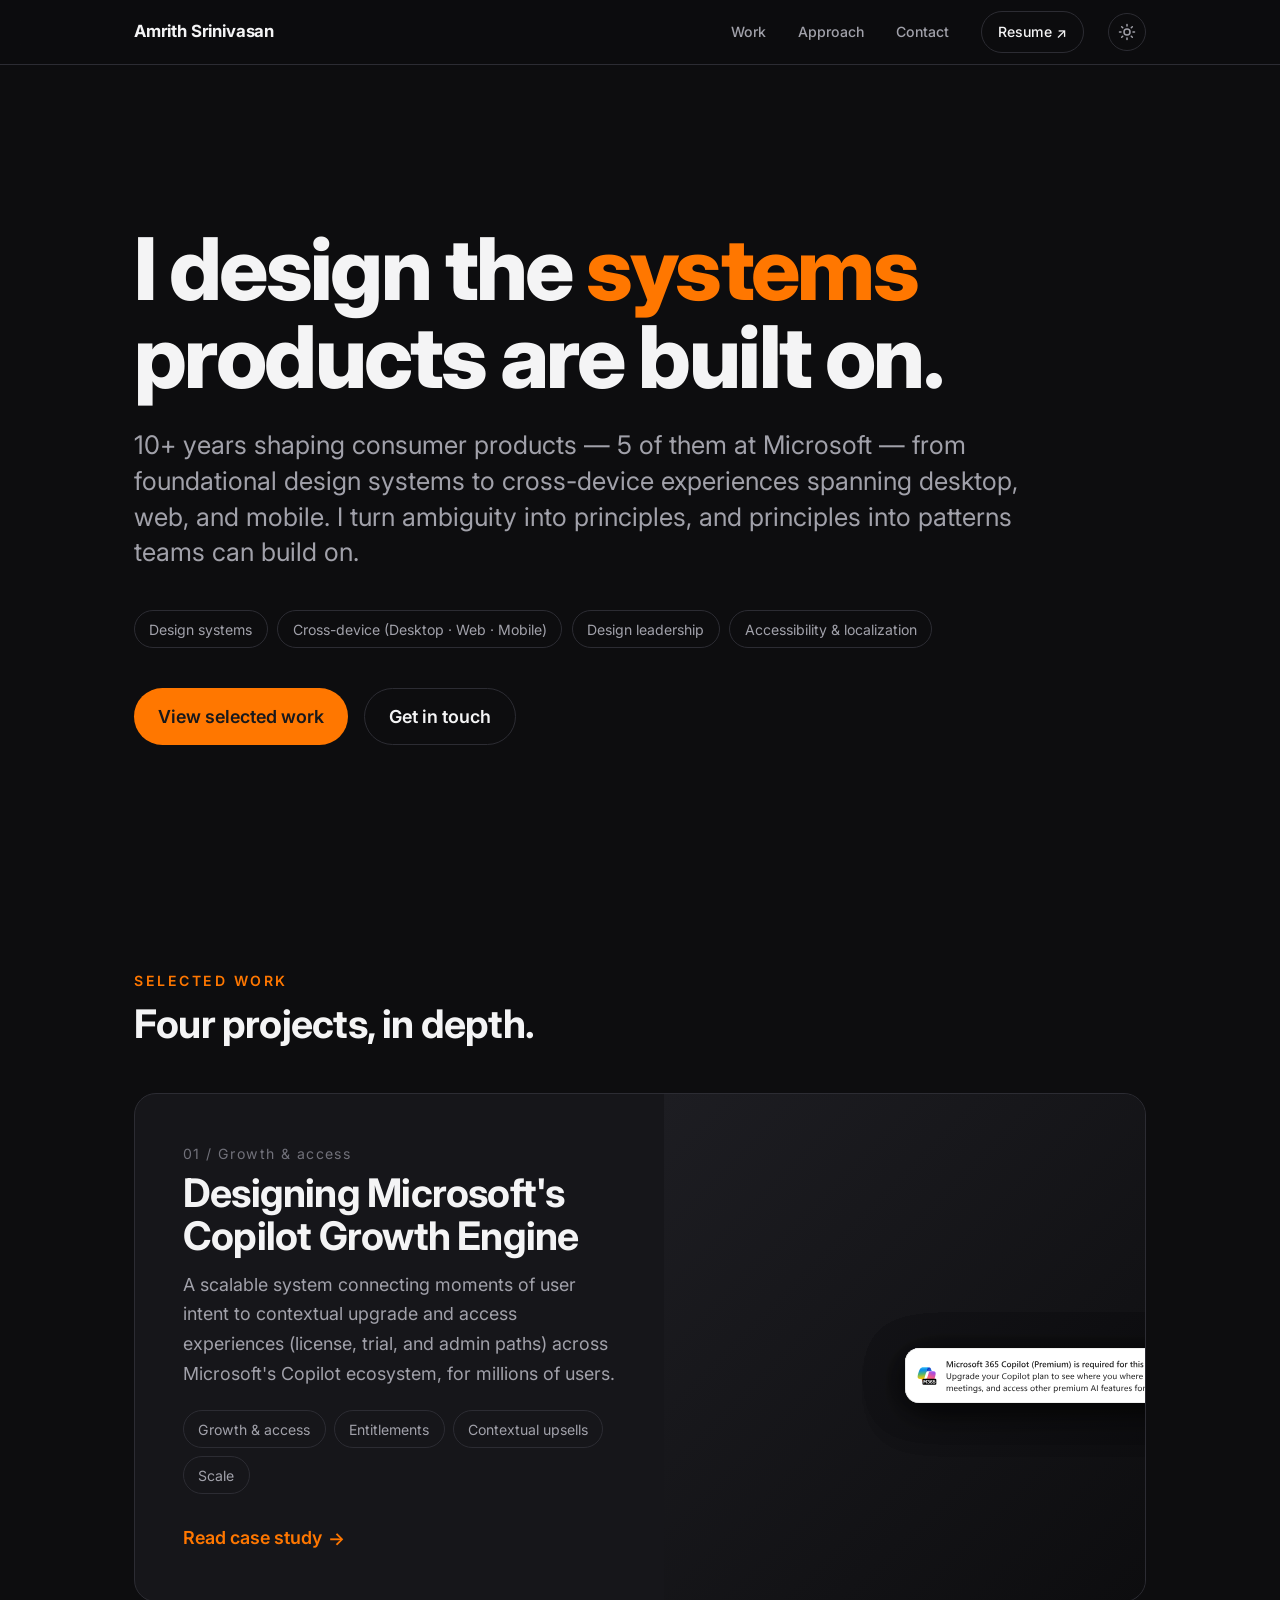
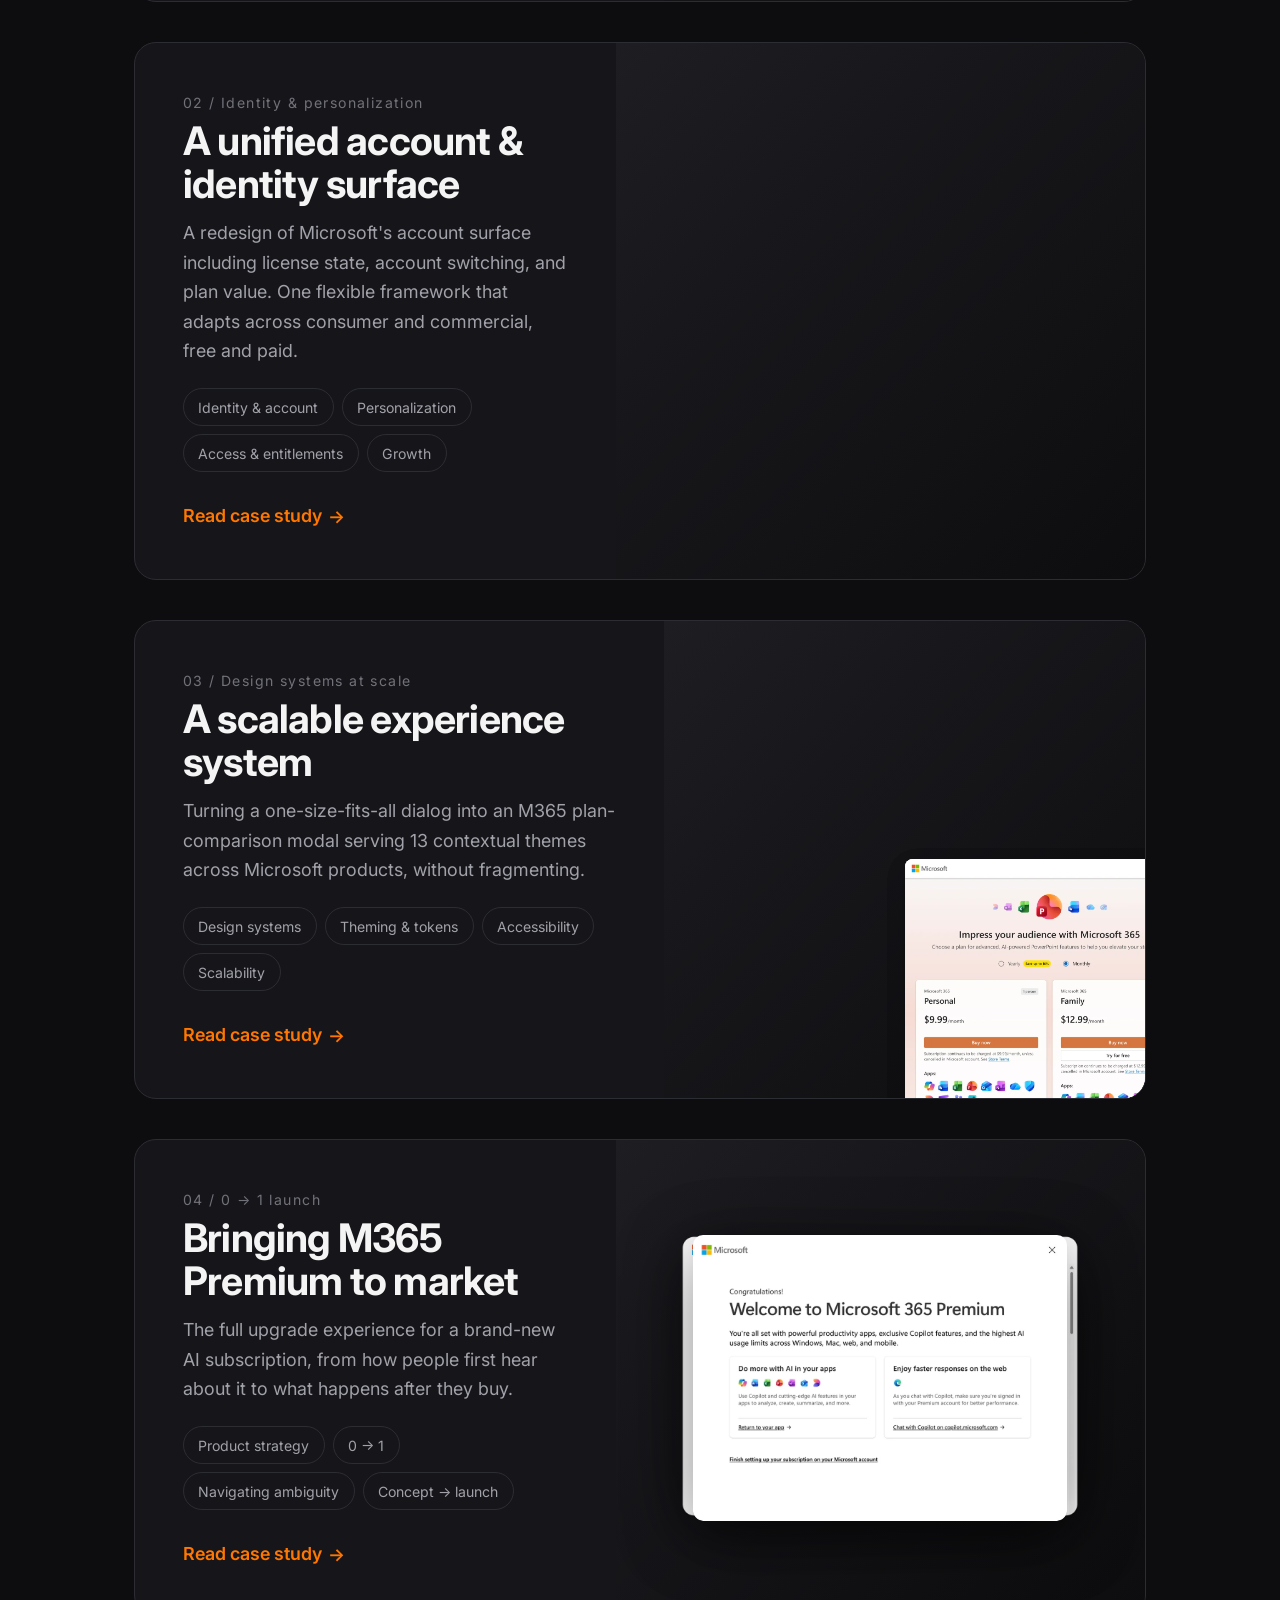
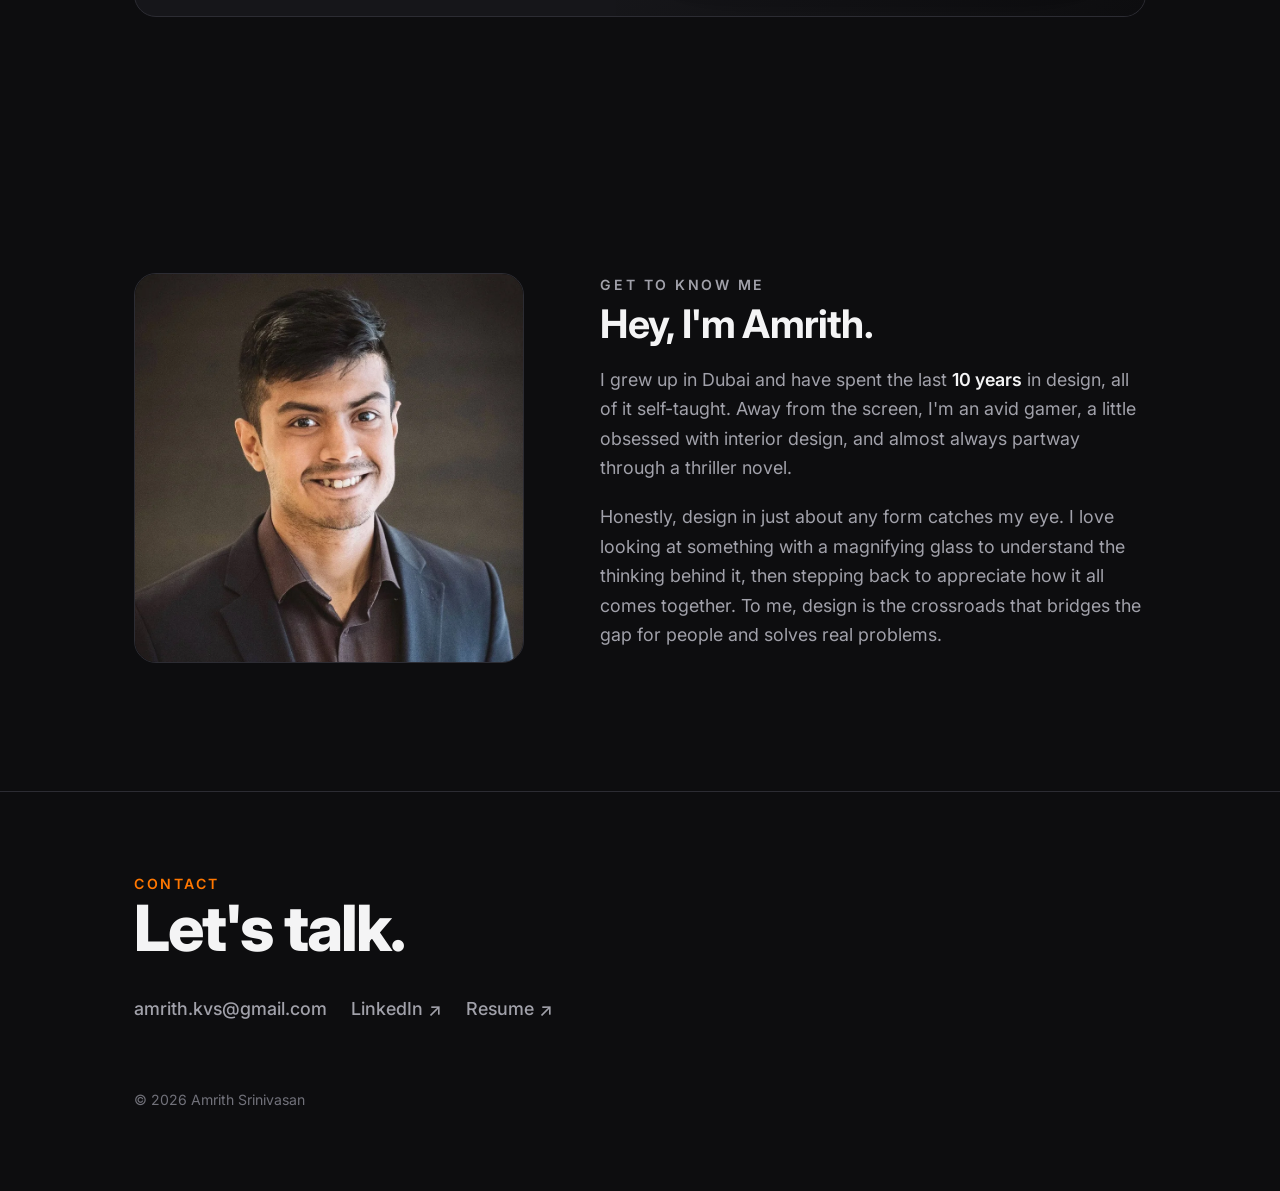
==== index.html @ ca775c44 "Portfolio site: initial commit" ====
<!DOCTYPE html>
<html lang="en">
<head>
  <meta charset="UTF-8" />
  <meta name="viewport" content="width=device-width, initial-scale=1.0" />
  <link rel="icon" href="/favicon.ico" sizes="any" />
  <link rel="apple-touch-icon" href="/apple-touch-icon.png" />
  <title>Amrith Srinivasan · Portfolio</title>
  <meta name="description" content="Product designer with 10+ years of experience in identity, access, growth, and design systems. Most recently at Microsoft, working across desktop, web, and mobile." />
  <link rel="preconnect" href="https://fonts.googleapis.com" />
  <link rel="preconnect" href="https://fonts.gstatic.com" crossorigin />
  <link href="https://fonts.googleapis.com/css2?family=Inter:wght@400;500;600;700;800&display=swap" rel="stylesheet" />
  <script>(function(){try{if(localStorage.getItem('theme')==='light')document.documentElement.setAttribute('data-theme','light');}catch(e){}})();</script>
  <link rel="stylesheet" href="styles.css?v=55" />
</head>
<body>

  <!-- ============ NAV ============ -->
  <header class="nav" id="nav">
    <div class="wrap nav__inner">
      <a href="#top" class="nav__brand">Amrith Srinivasan</a>
      <div class="nav__right">
        <nav class="nav__links">
          <a href="#work">Work</a>
          <a href="#about">Approach</a>
          <a href="#contact">Contact</a>
          <a href="assets/resume.pdf" class="nav__cta">Resume <span class="ico-arr">↗</span></a>
        </nav>
        <button class="theme-toggle" id="themeToggle" type="button" aria-label="Toggle light and dark mode" title="Toggle theme">
          <svg class="icon-sun" viewBox="0 0 24 24" fill="none" stroke="currentColor" stroke-width="2" stroke-linecap="round" stroke-linejoin="round" aria-hidden="true"><circle cx="12" cy="12" r="4"/><path d="M12 2v2m0 16v2M4.9 4.9l1.4 1.4m11.4 11.4l1.4 1.4M2 12h2m16 0h2M4.9 19.1l1.4-1.4M17.7 6.3l1.4-1.4"/></svg>
          <svg class="icon-moon" viewBox="0 0 24 24" fill="none" stroke="currentColor" stroke-width="2" stroke-linecap="round" stroke-linejoin="round" aria-hidden="true"><path d="M21 12.8A9 9 0 1 1 11.2 3 7 7 0 0 0 21 12.8z"/></svg>
        </button>
        <button class="nav__toggle" aria-label="Menu" id="navToggle">☰</button>
      </div>
    </div>
  </header>

  <main id="top">

    <!-- ============ HERO ============ -->
    <section class="hero wrap">
      <h1 class="reveal">
        I design the <span class="accent">systems</span> products are built on.
      </h1>
      <p class="hero__lede reveal">
        10+ years shaping consumer products — 5 of them at Microsoft — from foundational design systems to cross-device experiences spanning desktop, web, and mobile. I turn ambiguity into principles, and principles into patterns teams can build on.
      </p>
      <div class="hero__meta reveal">
        <span class="tag">Design systems</span>
        <span class="tag">Cross-device (Desktop · Web · Mobile)</span>
        <span class="tag">Design leadership</span>
        <span class="tag">Accessibility &amp; localization</span>
      </div>
      <div class="btn-row reveal">
        <a href="#work" class="btn">View selected work</a>
        <a href="#contact" class="btn btn--ghost">Get in touch</a>
      </div>
    </section>

    <!-- ============ SELECTED WORK ============ -->
    <section class="section" id="work">
      <div class="wrap">
        <div class="head reveal">
          <p class="eyebrow">Selected work</p>
          <h2>Four projects, in depth.</h2>
        </div>

        <div class="work">

          <!-- ===== CASE 1 - ANCHOR: Copilot Growth Engine ===== -->
          <a class="case reveal" href="work/copilot-growth.html">
            <div class="case__body">
              <span class="case__num">01 / Growth &amp; access</span>
              <h3 class="case__title">Designing Microsoft's Copilot Growth Engine</h3>
              <p class="case__desc">
                A scalable system connecting moments of user intent to contextual upgrade and access experiences (license, trial, and admin paths) across Microsoft's Copilot ecosystem, for millions of users.
              </p>
              <div class="case__tags">
                <span class="tag">Growth &amp; access</span>
                <span class="tag">Entitlements</span>
                <span class="tag">Contextual upsells</span>
                <span class="tag">Scale</span>
              </div>
              <span class="case__link">Read case study <span>→</span></span>
            </div>
            <div class="case__media">
              <!--<span class="anchor-badge">Top match</span>-->
              <div class="bannerstack" aria-hidden="true">
                <img class="bannerstack__item" src="assets/images/copilot-banner-image.svg" alt="" loading="lazy" />
                <img class="bannerstack__item" src="assets/images/copilot-banner-agents.svg" alt="" loading="lazy" />
                <img class="bannerstack__item" src="assets/images/copilot-banner-voice.svg" alt="" loading="lazy" />
                <img class="bannerstack__item" src="assets/images/copilot-banner-premium.svg" alt="" loading="lazy" />
              </div>
            </div>
          </a>

          <!-- ===== CASE 2 - Identity & personalization ===== -->
          <a class="case reveal" href="work/profiles-personalization.html">
            <div class="case__body">
              <span class="case__num">02 / Identity &amp; personalization</span>
              <h3 class="case__title">A unified account &amp; identity surface</h3>
              <p class="case__desc">
                A redesign of Microsoft's account surface including license state, account switching, and plan value. One flexible framework that adapts across consumer and commercial, free and paid.
              </p>
              <div class="case__tags">
                <span class="tag">Identity &amp; account</span>
                <span class="tag">Personalization</span>
                <span class="tag">Access &amp; entitlements</span>
                <span class="tag">Growth</span>
              </div>
              <span class="case__link">Read case study <span>→</span></span>
            </div>
            <div class="case__media">
              <div class="scaleshow" aria-hidden="true">
                <img class="scaleshow__item" src="assets/images/profiles-consumer-pf.svg" alt="" loading="lazy" />
                <img class="scaleshow__item" src="assets/images/profiles-consumer-free.webp" alt="" loading="lazy" />
                <img class="scaleshow__item" src="assets/images/profiles-commercial-premium.webp" alt="" loading="lazy" />
              </div>
            </div>
          </a>

          <!-- ===== CASE 3 - Design systems at scale ===== -->
          <a class="case reveal" href="work/experience-system.html">
            <div class="case__body">
              <span class="case__num">03 / Design systems at scale</span>
              <h3 class="case__title">A scalable experience system</h3>
              <p class="case__desc">
                Turning a one-size-fits-all dialog into an M365 plan-comparison modal serving 13 contextual themes across Microsoft products, without fragmenting.
              </p>
              <div class="case__tags">
                <span class="tag">Design systems</span>
                <span class="tag">Theming &amp; tokens</span>
                <span class="tag">Accessibility</span>
                <span class="tag">Scalability</span>
              </div>
              <span class="case__link">Read case study <span>→</span></span>
            </div>
            <div class="case__media">
              <div class="coverflow" aria-hidden="true">
                <img class="coverflow__item" src="assets/images/Word.webp" alt="" loading="lazy" />
                <img class="coverflow__item" src="assets/images/Excel.webp" alt="" loading="lazy" />
                <img class="coverflow__item" src="assets/images/PowerPoint.webp" alt="" loading="lazy" />
              </div>
            </div>
          </a>

          <!-- ===== CASE 4 - 0→1 strategy / ambiguity ===== -->
          <a class="case reveal" href="work/m365-premium.html">
            <div class="case__body">
              <span class="case__num">04 / 0 → 1 launch</span>
              <h3 class="case__title">Bringing M365 Premium to market</h3>
              <p class="case__desc">
                The full upgrade experience for a brand-new AI subscription, from how people first hear
                about it to what happens after they buy. <!-- The challenge: introducing it in a
                space where strong assumptions were established. -->
              </p>
              <div class="case__tags">
                <span class="tag">Product strategy</span>
                <span class="tag">0 → 1</span>
                <span class="tag">Navigating ambiguity</span>
                <span class="tag">Concept → launch</span>
              </div>
              <span class="case__link">Read case study <span>→</span></span>
            </div>
            <div class="case__media">
              <div class="cardswipe" aria-hidden="true">
                <img class="cardswipe__item" src="assets/images/premium-card-upgrade.webp" alt="" loading="lazy" />
                <img class="cardswipe__item" src="assets/images/premium-card-welcome.webp" alt="" loading="lazy" />
              </div>
            </div>
          </a>

        </div>
      </div>
    </section>

    <!-- ============ ABOUT ============ -->
    <section class="section" id="about">
      <div class="wrap about">
        <div class="about__photo reveal">
          <img src="assets/images/Amrith.webp" alt="Amrith Srinivasan" />
        </div>
        <div class="reveal">
          <p class="eyebrow">Get to know me</p>
          <h2 class="case__title" style="margin-bottom:1.2rem;">Hey, I'm Amrith.</h2>
          <p>
            I grew up in Dubai and have spent the last <strong>10 years</strong> in design,
            all of it self-taught. Away from the screen, I'm an avid gamer, a little obsessed
            with interior design, and almost always partway through a thriller novel.
          </p>
          <p>
            Honestly, design in just about any form catches my eye. I love looking at something with a magnifying glass to understand the thinking behind it, then stepping back to appreciate how
            it all comes together. To me, design is the crossroads that bridges the gap for
            people and solves real problems.
          </p>
        </div>
      </div>
    </section>

  </main>

  <!-- ============ CONTACT / FOOTER ============ -->
  <footer class="footer" id="contact">
    <div class="wrap">
      <p class="eyebrow reveal">Contact</p>
      <h2 class="reveal">Let's talk.</h2>
      <div class="footer__links reveal">
        <a href="mailto:amrith.kvs@gmail.com">amrith.kvs@gmail.com</a>
        <a href="https://www.linkedin.com/in/amrith-srinivasan/" target="_blank" rel="noopener">LinkedIn <span class="ico-arr">↗</span></a>
        <a href="assets/resume.pdf">Resume <span class="ico-arr">↗</span></a>
      </div>
      <div class="footer__base">
        <span>© <span id="year">2026</span> Amrith Srinivasan</span>
      </div>
    </div>
  </footer>

  <script src="main.js?v=11"></script>
</body>
</html>
---- styles.css ----
/* =========================================================
   Portfolio — shared design system
   Edit tokens here; everything else inherits.
   ========================================================= */

:root {
  /* Palette — confident, editorial neutral + one accent.
     Swap --accent to rebrand the whole site in one line. */
  --bg:        #0d0d0f;
  --bg-elev:   #16161a;
  --surface:   #1d1d22;
  --line:      #2c2c33;
  --text:      #f4f4f5;
  --text-dim:  #a1a1aa;
  --text-mute: #71717a;
  --accent:    #ff7700;   /* brand/fill — swap to retune the whole site (was #e50914 red) */
  --accent-dim:#7a3a00;   /* was #7a1015 */
  --accent-text:#ff7700;  /* accent used as TEXT (AA on dark; light theme overrides) */
  --on-accent: #18181b;   /* text/icons placed ON an accent fill (e.g. buttons) */

  /* Type scale */
  --font-sans: "Inter", -apple-system, BlinkMacSystemFont, "Segoe UI", Roboto, sans-serif;
  --step--1: clamp(0.82rem, 0.8rem + 0.1vw, 0.9rem);
  --step-0:  clamp(1rem, 0.96rem + 0.2vw, 1.12rem);
  --step-1:  clamp(1.3rem, 1.2rem + 0.5vw, 1.6rem);
  --step-2:  clamp(1.75rem, 1.5rem + 1.2vw, 2.6rem);
  --step-3:  clamp(2.4rem, 1.9rem + 2.6vw, 4.4rem);
  --step-4:  clamp(3rem, 2.2rem + 4vw, 6rem);

  /* Spacing / layout */
  --maxw: 1140px;
  --gutter: clamp(1.2rem, 5vw, 4rem);
  --radius: 14px;
  --radius-lg: 22px;
  --ease: cubic-bezier(0.16, 1, 0.3, 1);

  color-scheme: dark;
}

/* ---------- Light theme (set [data-theme="light"] on <html>) ---------- */
:root[data-theme="light"] {
  color-scheme: light;
  --bg:        #ffffff;
  --bg-elev:   #f5f6f8;
  --surface:   #eceef2;
  --line:      #e3e5ea;
  --text:      #18181b;
  --text-dim:  #50535a;
  --text-mute: #83878e;
  --accent-dim:#ffd9b8;   /* was #f0c0c3 */
  --accent-text:#b35200;  /* deeper orange so accent TEXT clears AA on white/card surfaces (4.7:1 on #f5f6f8) */
}

/* Smooth cross-fade when the theme flips */
body, .nav, .case, .case__media, .cs-figure__frame, .cs-metric,
.tag, .note, .btn--ghost, .nav__cta, .theme-toggle, .about__photo, .footer {
  transition: background-color .25s ease, border-color .25s ease, color .25s ease;
}

/* ---------- Reset ---------- */
*, *::before, *::after { box-sizing: border-box; margin: 0; padding: 0; }
html { scroll-behavior: smooth; -webkit-text-size-adjust: 100%; }
body {
  font-family: var(--font-sans);
  font-size: var(--step-0);
  line-height: 1.65;
  color: var(--text);
  background: var(--bg);
  -webkit-font-smoothing: antialiased;
  text-rendering: optimizeLegibility;
  overflow-x: hidden;
}
img { max-width: 100%; display: block; }
a { color: inherit; text-decoration: none; }
ul { list-style: none; }

/* ---------- Layout helpers ---------- */
.wrap { max-width: var(--maxw); margin-inline: auto; padding-inline: var(--gutter); }
.section { padding-block: clamp(4rem, 10vw, 8rem); }
.eyebrow {
  font-size: var(--step--1);
  letter-spacing: 0.18em;
  text-transform: uppercase;
  color: var(--accent-text);
  font-weight: 600;
}
.muted { color: var(--text-dim); }

/* ---------- Nav ---------- */
.nav {
  position: sticky; top: 0; z-index: 50;
  backdrop-filter: blur(12px);
  background: color-mix(in srgb, var(--bg) 78%, transparent);
  border-bottom: 1px solid var(--line);
}
.nav__inner {
  display: flex; align-items: center; justify-content: space-between;
  height: 64px;
}
.nav__brand { font-weight: 700; letter-spacing: -0.01em; font-size: 1.05rem; }
.nav__links { display: flex; gap: 2rem; align-items: center; }
.nav__links a { color: var(--text-dim); font-size: var(--step--1); font-weight: 500; transition: color .2s; }
.nav__links a:hover { color: var(--text); }
.nav__cta {
  border: 1px solid var(--line); padding: 0.5rem 1rem; border-radius: 100px;
  color: var(--text) !important;
}
.nav__cta:hover { border-color: var(--accent); }
.nav__toggle { display: none; background: none; border: 0; color: var(--text); font-size: 1.5rem; cursor: pointer; }

/* right-side nav group + theme toggle */
.nav__right { display: flex; align-items: center; gap: 1.5rem; }
.theme-toggle {
  display: inline-flex; align-items: center; justify-content: center;
  width: 38px; height: 38px; border-radius: 100px; flex: none;
  background: transparent; border: 1px solid var(--line); color: var(--text-dim);
  cursor: pointer;
}
.theme-toggle:hover { color: var(--text); border-color: var(--accent); }
.theme-toggle svg { width: 18px; height: 18px; }
.theme-toggle .icon-moon { display: none; }
:root[data-theme="light"] .theme-toggle .icon-sun { display: none; }
:root[data-theme="light"] .theme-toggle .icon-moon { display: inline; }

/* ---------- Hero ---------- */
.hero { padding-block: clamp(5rem, 14vw, 10rem) clamp(3rem, 8vw, 6rem); }
.hero h1 {
  font-size: var(--step-4);
  line-height: 1.02;
  letter-spacing: -0.03em;
  font-weight: 800;
  max-width: 16ch;
}
.hero h1 .accent { color: var(--accent-text); }
.hero__lede {
  margin-top: 1.6rem; max-width: 56ch; font-size: var(--step-1);
  color: var(--text-dim); font-weight: 400; line-height: 1.4;
}
.hero__meta { margin-top: 2.5rem; display: flex; flex-wrap: wrap; gap: 0.6rem; }
.tag {
  font-size: var(--step--1); color: var(--text-dim);
  border: 1px solid var(--line); border-radius: 100px; padding: 0.4rem 0.9rem;
}

/* ---------- Buttons ---------- */
.btn {
  display: inline-flex; align-items: center; gap: 0.5rem;
  background: var(--accent); color: var(--on-accent); font-weight: 600;
  padding: 0.8rem 1.5rem; border-radius: 100px; font-size: var(--step-0);
  transition: transform .2s var(--ease), filter .2s;
}
.btn:hover { transform: translateY(-2px); filter: brightness(1.08); }
.btn--ghost { background: transparent; border: 1px solid var(--line); color: var(--text); }
.btn--ghost:hover { border-color: var(--accent); }
.btn-row { display: flex; gap: 1rem; flex-wrap: wrap; margin-top: 2.5rem; }

/* ---------- Section heading ---------- */
.head { max-width: 60ch; margin-bottom: 3rem; }
.head h2 {
  font-size: var(--step-2); letter-spacing: -0.02em; font-weight: 700;
  margin-top: 0.6rem; line-height: 1.1;
}

/* ---------- Work grid (case study cards) ---------- */
.work { display: grid; gap: clamp(1.5rem, 4vw, 2.5rem); }
.case {
  display: grid; grid-template-columns: 1.1fr 1fr; gap: 0;
  background: var(--bg-elev); border: 1px solid var(--line);
  border-radius: var(--radius-lg); overflow: hidden;
  transition: border-color .3s, transform .3s var(--ease);
}
.case:hover { border-color: var(--accent-dim); transform: translateY(-3px); }
.case:nth-child(even) { grid-template-columns: 1fr 1.1fr; }
.case:nth-child(even) .case__media { order: 2; }
.case__body { padding: clamp(1.8rem, 4vw, 3rem); display: flex; flex-direction: column; justify-content: center; }
.case__num { font-size: var(--step--1); color: var(--text-mute); letter-spacing: 0.1em; }
.case__title { font-size: var(--step-2); letter-spacing: -0.02em; line-height: 1.08; margin: 0.4rem 0 0.8rem; font-weight: 700; }
.case__desc { color: var(--text-dim); }
.case__tags { display: flex; flex-wrap: wrap; gap: 0.5rem; margin-top: 1.4rem; }
.case__link { margin-top: 1.8rem; color: var(--accent-text); font-weight: 600; font-size: var(--step-0); display: inline-flex; align-items: center; gap: 0.4rem; }
.case__link span { position: relative; top: 0.06em; transition: transform .2s var(--ease); }
/* Optically center arrow glyphs (→ ← ↗) — they sit high on the math axis. */
.ico-arr { position: relative; top: 0.06em; }
.case:hover .case__link span { transform: translateX(4px); }
.case__media {
  background: linear-gradient(135deg, var(--surface), var(--bg));
  min-height: 280px; position: relative; overflow: hidden;
  display: flex; align-items: center; justify-content: center;
}
.case__media img { width: 100%; height: 100%; object-fit: cover; }
.case__placeholder {
  color: var(--text-mute); font-size: var(--step--1); text-align: center;
  padding: 2rem; border: 1px dashed var(--line); border-radius: var(--radius);
  margin: 1.5rem;
}
.anchor-badge {
  position: absolute; top: 1rem; left: 1rem; z-index: 2;
  background: var(--accent); color: var(--on-accent); font-size: 0.7rem; font-weight: 700;
  letter-spacing: 0.08em; text-transform: uppercase; padding: 0.35rem 0.7rem; border-radius: 100px;
}

/* ---------- Coverflow (auto-rotating modal carousel in a case card) ---------- */
.coverflow { position: absolute; inset: 0; perspective: 1500px; transform-style: preserve-3d; }
.coverflow .coverflow__item {
  position: absolute; top: 50%; left: 50%; width: 60%; height: auto; max-height: 88%;
  object-fit: contain;
  border-radius: 8px; box-shadow: 0 7px 20px rgba(0,0,0,0.13);
  transform-origin: center center; backface-visibility: hidden;
  will-change: transform, opacity;
  animation: coverflow 9s cubic-bezier(0.66, 0, 0.34, 1) infinite;
  /* Static by default; only runs while the card is in frame (toggled by .is-playing via JS). */
  animation-play-state: paused;
}
.coverflow.is-playing .coverflow__item { animation-play-state: running; }
.coverflow__item:nth-child(1) { animation-delay: 0s; }    /* Word  → front 1st (right side at start) */
.coverflow__item:nth-child(2) { animation-delay: -6s; }   /* Excel → front 2nd (right side at start) */
.coverflow__item:nth-child(3) { animation-delay: -3s; }   /* PowerPoint → front 3rd (left side at start) */

@keyframes coverflow {
  /* FRONT (held ~3s) */
  0%,
  24%  { transform: translate(-50%,-50%) translateX(0)    translateZ(0)      rotateY(0deg)   scale(1);   opacity: 1;   z-index: 3; }
  /* → LEFT-back (held) */
  33%,
  57%  { transform: translate(-50%,-50%) translateX(-33%) translateZ(-140px) rotateY(13deg)  scale(.78); opacity: .94; z-index: 2; }
  /* → swing around BEHIND the front */
  62%  { transform: translate(-50%,-50%) translateX(0)    translateZ(-440px) rotateY(0deg)   scale(.54); opacity: .35; z-index: 1; }
  /* → RIGHT-back (held) */
  67%,
  91%  { transform: translate(-50%,-50%) translateX(33%)  translateZ(-140px) rotateY(-13deg) scale(.78); opacity: .94; z-index: 2; }
  /* → back to FRONT */
  100% { transform: translate(-50%,-50%) translateX(0)    translateZ(0)      rotateY(0deg)   scale(1);   opacity: 1;   z-index: 3; }
}

/* ---------- Scale swap (single card zooms up & cross-dissolves to the next, in a case card) ---------- */
.scaleshow { position: absolute; inset: 0; overflow: hidden; display: grid; place-items: center; }
/* Two-class depth to beat `.case__media img { height:100%; object-fit:cover }`. */
.scaleshow .scaleshow__item {
  grid-area: 1 / 1; height: 69%; width: auto; object-fit: contain;
  transform-origin: center center; opacity: 0;
  filter: drop-shadow(0 14px 30px rgba(0,0,0,0.45));
  will-change: transform, opacity;
  animation: scaleshow 9s ease-in-out infinite;
  /* Static until the card is in frame (toggled by .is-playing via JS). */
  animation-play-state: paused;
}
.scaleshow.is-playing .scaleshow__item { animation-play-state: running; }
.scaleshow .scaleshow__item:nth-child(1) { animation-delay: 0s; }
.scaleshow .scaleshow__item:nth-child(2) { animation-delay: -3s; }
.scaleshow .scaleshow__item:nth-child(3) { animation-delay: -6s; }

/* Each card zooms up from small + fades in (on top), holds, then fades out at full size
   while the next zooms up over it. Then shrinks back invisibly to wait its turn. */
@keyframes scaleshow {
  0%   { opacity: 0; transform: scale(0.55); z-index: 40; }
  8%   { opacity: 1; transform: scale(1);    z-index: 40; }
  30%  { opacity: 1; transform: scale(1);    z-index: 40; }
  31%  { opacity: 1; transform: scale(1);    z-index: 20; }
  40%  { opacity: 0; transform: scale(1);    z-index: 20; }
  48%  { opacity: 0; transform: scale(0.55); z-index: 20; }
  100% { opacity: 0; transform: scale(0.55); z-index: 20; }
}

/* ---------- Banner stack (vertical cycling deck of upsell banners in a case card) ---------- */
.bannerstack { position: absolute; inset: 0; overflow: hidden; }
/* Two-class selector to beat `.case__media img { height:100%; object-fit:cover }`. */
.bannerstack .bannerstack__item {
  position: absolute; top: 50%; left: 50%; width: 90%; height: auto; object-fit: contain;
  transform-origin: center center; backface-visibility: hidden;
  filter: drop-shadow(0 9px 20px rgba(0,0,0,0.38));
  will-change: transform, opacity;
  animation: bannerstack 11s cubic-bezier(0.66, 0, 0.34, 1) infinite;
  /* Static until the card is in frame (toggled by .is-playing via JS). */
  animation-play-state: paused;
}
.bannerstack.is-playing .bannerstack__item { animation-play-state: running; }
.bannerstack__item:nth-child(1) { animation-delay: 0s; }
.bannerstack__item:nth-child(2) { animation-delay: -2.75s; }
.bannerstack__item:nth-child(3) { animation-delay: -5.5s; }
.bannerstack__item:nth-child(4) { animation-delay: -8.25s; }

@keyframes bannerstack {
  /* FRONT (held) */
  0%,
  16%    { transform: translate(-50%,-50%) translateY(0)     scale(1);    opacity: 1;   z-index: 40; }
  /* slide up & fade out */
  22%    { transform: translate(-50%,-50%) translateY(-48px) scale(1);    opacity: 0;   z-index: 40; }
  /* teleport to the back of the stack while invisible */
  22.01% { transform: translate(-50%,-50%) translateY(36px)  scale(0.85); opacity: 0;   z-index: 10; }
  /* fade in at the back, then climb forward through the stack */
  30%    { transform: translate(-50%,-50%) translateY(36px)  scale(0.85); opacity: .12; z-index: 10; }
  52%    { transform: translate(-50%,-50%) translateY(24px)  scale(0.90); opacity: .32; z-index: 20; }
  76%    { transform: translate(-50%,-50%) translateY(12px)  scale(0.95); opacity: .58; z-index: 30; }
  100%   { transform: translate(-50%,-50%) translateY(0)     scale(1);    opacity: 1;   z-index: 40; }
}

/* ---------- Card swipe (deck whose front card swipes off to reveal the next) ---------- */
.cardswipe { position: absolute; inset: 0; overflow: hidden; display: grid; place-items: center; }
/* Two-class selector to beat `.case__media img { height:100%; object-fit:cover }`. */
.cardswipe .cardswipe__item {
  grid-area: 1 / 1; height: 60%; width: auto; object-fit: contain;
  border-radius: 10px;
  transform-origin: center center; backface-visibility: hidden;
  filter: drop-shadow(0 16px 34px rgba(0,0,0,0.46));
  will-change: transform, opacity;
  /* easeInOutSine for a soft, gliding accel/decel. */
  animation: cardswipe 12s cubic-bezier(0.37, 0, 0.63, 1) infinite;
  /* Static until the card is in frame (toggled by .is-playing via JS). */
  animation-play-state: paused;
}
.cardswipe.is-playing .cardswipe__item { animation-play-state: running; }
/* Two cards, offset by half the cycle: one is front while the other waits behind. */
.cardswipe .cardswipe__item:nth-child(1) { animation-delay: 0s; }
.cardswipe .cardswipe__item:nth-child(2) { animation-delay: -6s; }

/* Diagonal conveyor along the top-right ↔ bottom-left axis: a card glides in from the
   top-right (behind), rises to the front at center, holds, then exits down-left and tucks
   behind toward the bottom-left — looping invisibly back to the top-right. With two cards
   offset by half a cycle, one exits bottom-left as the other enters from the top-right. */
@keyframes cardswipe {
  /* hold at center, front */
  0%,
  44%    { transform: translate(0, 0)       scale(1);   opacity: 1; z-index: 40; }
  /* drop behind, then a quick fade-out toward the bottom-left (kept well inside the box) */
  45%    { transform: translate(0, 0)       scale(1);   opacity: 1; z-index: 20; }
  52%    { transform: translate(-12%, 12%)  scale(0.9); opacity: 0; z-index: 20; }
  /* invisible: reposition just off toward the top-right (front, ready to enter) */
  52.01% { transform: translate(12%, -12%)  scale(0.9); opacity: 0; z-index: 40; }
  92%    { transform: translate(12%, -12%)  scale(0.9); opacity: 0; z-index: 40; }
  /* quick fade-in from the top-right, landing on top at center */
  100%   { transform: translate(0, 0)       scale(1);   opacity: 1; z-index: 40; }
}

/* Static stack for users who prefer reduced motion */
@media (prefers-reduced-motion: reduce) {
  .cardswipe__item { animation: none; }
  .cardswipe__item:nth-child(1) { transform: translate(0,0)       scale(1);   z-index: 40; }
  .cardswipe__item:nth-child(2) { transform: translate(12%,-12%)  scale(0.9); z-index: 10; }
  .coverflow__item { animation: none; }
  .coverflow__item:nth-child(1) { transform: translate(-50%,-50%); z-index: 3; }
  .coverflow__item:nth-child(2) { transform: translate(-50%,-50%) translateX(33%)  translateZ(-140px) rotateY(-13deg) scale(.78); z-index: 2; }
  .coverflow__item:nth-child(3) { transform: translate(-50%,-50%) translateX(-33%) translateZ(-140px) rotateY(13deg)  scale(.78); z-index: 2; }
}

/* ---------- About ---------- */
.about { display: grid; grid-template-columns: 1fr 1.4fr; gap: clamp(2rem, 6vw, 5rem); align-items: start; }
.about__photo {
  aspect-ratio: 1; border-radius: var(--radius-lg); background: var(--surface);
  display: flex; align-items: center; justify-content: center; color: var(--text-mute);
  border: 1px solid var(--line); font-size: var(--step--1); text-align: center; overflow: hidden;
}
.about__photo img { width: 100%; height: 100%; object-fit: cover; }
.about p + p { margin-top: 1.2rem; }
.about p { color: var(--text-dim); }
.about strong { color: var(--text); font-weight: 600; }

/* ---------- Footer / contact ---------- */
.footer { border-top: 1px solid var(--line); padding-block: clamp(3rem, 8vw, 5rem); }
/* compact footer on case-study pages (the index contact footer keeps its generous spacing) */
.footer:not(#contact) { padding-block: clamp(1.6rem, 3.5vw, 2.4rem); }
.footer h2 { font-size: var(--step-3); letter-spacing: -0.03em; font-weight: 800; line-height: 1.05; }
.footer__links { display: flex; gap: 1.5rem; flex-wrap: wrap; margin-top: 2rem; }
.footer__links a { color: var(--text-dim); font-weight: 500; transition: color .2s; }
.footer__links a:hover { color: var(--accent-text); }
.footer__base { margin-top: 4rem; color: var(--text-mute); font-size: var(--step--1); display: flex; justify-content: space-between; flex-wrap: wrap; gap: 1rem; }

/* =========================================================
   Case-study page
   ========================================================= */
.cs-hero { padding-block: clamp(4rem, 10vw, 7rem) clamp(2rem, 5vw, 4rem); }
.cs-back { color: var(--text-dim); font-size: var(--step--1); display: inline-flex; gap: 0.4rem; margin-bottom: 2rem; }
.cs-back:hover { color: var(--accent-text); }
.cs-hero h1 { font-size: var(--step-3); letter-spacing: -0.03em; line-height: 1.05; font-weight: 800; max-width: 20ch; margin-top: 0.6rem; }
.cs-hero__lede { margin-top: 1.4rem; max-width: 60ch; font-size: var(--step-1); color: var(--text-dim); line-height: 1.4; }

.cs-meta {
  display: flex; flex-wrap: wrap; justify-content: space-between;
  gap: 1.5rem 2rem; border-top: 1px solid var(--line); border-bottom: 1px solid var(--line);
  padding-block: 2rem; margin-top: 3rem;
}
.cs-meta dt { font-size: var(--step--1); color: var(--text-mute); letter-spacing: 0.08em; text-transform: uppercase; margin-bottom: 0.4rem; }
.cs-meta dd { color: var(--text); font-weight: 500; }

.cs-body { max-width: 70ch; margin-inline: auto; }
.cs-body h2 { font-size: var(--step-2); letter-spacing: -0.02em; font-weight: 700; margin: 3.5rem 0 1rem; line-height: 1.15; }
.cs-body h3 { font-size: var(--step-1); font-weight: 600; margin: 2.5rem 0 0.8rem; }
.cs-body p { color: var(--text-dim); margin-bottom: 1.2rem; }
.cs-body ul.bullets { margin: 0 0 1.2rem 1.2rem; list-style: disc; color: var(--text-dim); }
.cs-body ul.bullets li { margin-bottom: 0.5rem; }
.cs-body strong { color: var(--text); }

.cs-figure { margin: 2.5rem 0; }
.cs-figure__frame {
  background: var(--surface); border: 1px solid var(--line); border-radius: var(--radius);
  min-height: 320px; display: flex; align-items: center; justify-content: center;
  color: var(--text-mute); font-size: var(--step--1); text-align: center; padding: 2rem; overflow: hidden;
}
.cs-figure__frame img { width: 100%; border-radius: calc(var(--radius) - 4px); }
.cs-figure figcaption { color: var(--text-mute); font-size: var(--step--1); margin-top: 0.8rem; text-align: center; }

.cs-metrics { display: grid; grid-template-columns: repeat(auto-fit, minmax(160px, 1fr)); gap: 1.5rem; margin: 2.5rem 0; }
.cs-metric { background: var(--bg-elev); border: 1px solid var(--line); border-radius: var(--radius); padding: 1.8rem; }
.cs-metric .num { font-size: var(--step-2); font-weight: 800; color: var(--accent-text); letter-spacing: -0.02em; }
.cs-metric .label { color: var(--text-dim); font-size: var(--step--1); margin-top: 0.4rem; }

.cs-next { border-top: 1px solid var(--line); margin-top: 4rem; padding-top: 3rem; padding-bottom: 2.5rem; display: flex; justify-content: space-between; align-items: center; gap: 1rem; flex-wrap: wrap; }
.cs-next .cs-back { margin-bottom: 0; }

/* Editorial note blocks — visible only because this is a skeleton.
   Delete the .note elements (and this rule) once content is in. */
.note {
  background: color-mix(in srgb, var(--accent) 8%, var(--bg-elev));
  border: 1px solid var(--accent-dim); border-left: 3px solid var(--accent);
  border-radius: var(--radius); padding: 1rem 1.2rem; margin: 1.5rem 0;
  font-size: var(--step--1); color: var(--text-dim);
}
.note b { color: var(--text); }

/* ---------- Reveal on scroll ---------- */
.reveal { opacity: 0; transform: translateY(20px); transition: opacity .7s var(--ease), transform .7s var(--ease); }
.reveal.in { opacity: 1; transform: none; }
@media (prefers-reduced-motion: reduce) {
  .reveal { opacity: 1; transform: none; transition: none; }
  html { scroll-behavior: auto; }
}

/* ---------- Responsive ---------- */
@media (max-width: 820px) {
  .cs-meta { justify-content: flex-start; gap: 1.5rem 2.5rem; }
  .case, .case:nth-child(even) { grid-template-columns: 1fr; }
  .case:nth-child(even) .case__media { order: 0; }
  /* Definite height + definite px image heights so the % -sized animation images
     (scaleshow/cardswipe) don't resolve against an indefinite grid row and overflow/crop. */
  .case__media { min-height: 0; height: 240px; }
  .scaleshow .scaleshow__item { height: 185px; }
  .cardswipe .cardswipe__item { height: 160px; }
  .about { grid-template-columns: 1fr; }
  .about__photo { max-width: 280px; }
  .nav__links { display: none; }
  .nav__toggle { display: block; }
  .nav.open .nav__links {
    display: flex; position: absolute; top: 64px; left: 0; right: 0;
    flex-direction: column; gap: 0; background: var(--bg-elev);
    border-bottom: 1px solid var(--line); padding: 1rem var(--gutter);
  }
  .nav.open .nav__links a { padding: 0.8rem 0; border-bottom: 1px solid var(--line); }
}

/* ---------- Tablet & mobile: stack multi-image figure rows vertically ----------
   Targets the inline display:flex rows used for 2-up / 3-up figures (desktop unchanged).
   Attribute selector avoids tagging 15 elements across pages by hand. */
@media (max-width: 1024px) {
  .cs-figure [style*="display:flex"],
  .cs-figure__frame [style*="display:flex"] {
    flex-direction: column !important;
    align-items: center !important;
    flex-wrap: nowrap !important;
  }
  /* 2-up direct <img> children are width:50% inline — let them fill when stacked. */
  .cs-figure [style*="display:flex"] > img {
    width: 100% !important;
    max-width: 560px !important;
  }
  /* 3-up / labelled columns: fill width up to a cap; smaller inline caps (250/300px) still win. */
  .cs-figure [style*="display:flex"] > div {
    width: 100% !important;
    max-width: 560px;
    flex: none !important;
  }
}

/* ---------- Lightbox: click case-study figure images to enlarge ---------- */
.cs-figure img { cursor: zoom-in; transition: opacity .15s ease; }
.cs-figure img:hover { opacity: 0.9; }
.lightbox {
  position: fixed; inset: 0; z-index: 200; display: none;
  align-items: center; justify-content: center; cursor: zoom-out;
  background: rgba(8, 8, 10, 0.9); backdrop-filter: blur(6px);
  padding: clamp(1rem, 4vw, 3.5rem);
}
.lightbox.open { display: flex; }
.lightbox img { max-width: 100%; max-height: 100%; border-radius: 10px; box-shadow: 0 30px 80px rgba(0, 0, 0, 0.6); }
.lightbox__close {
  position: absolute; top: 1rem; right: 1.2rem; width: 44px; height: 44px;
  display: inline-flex; align-items: center; justify-content: center;
  background: rgba(255, 255, 255, 0.1); border: 1px solid rgba(255, 255, 255, 0.22);
  color: #fff; border-radius: 100px; font-size: 1.25rem; line-height: 1; cursor: pointer;
}
.lightbox__close:hover { background: rgba(255, 255, 255, 0.2); }
@media (prefers-reduced-motion: reduce) { .cs-figure img { transition: none; } }
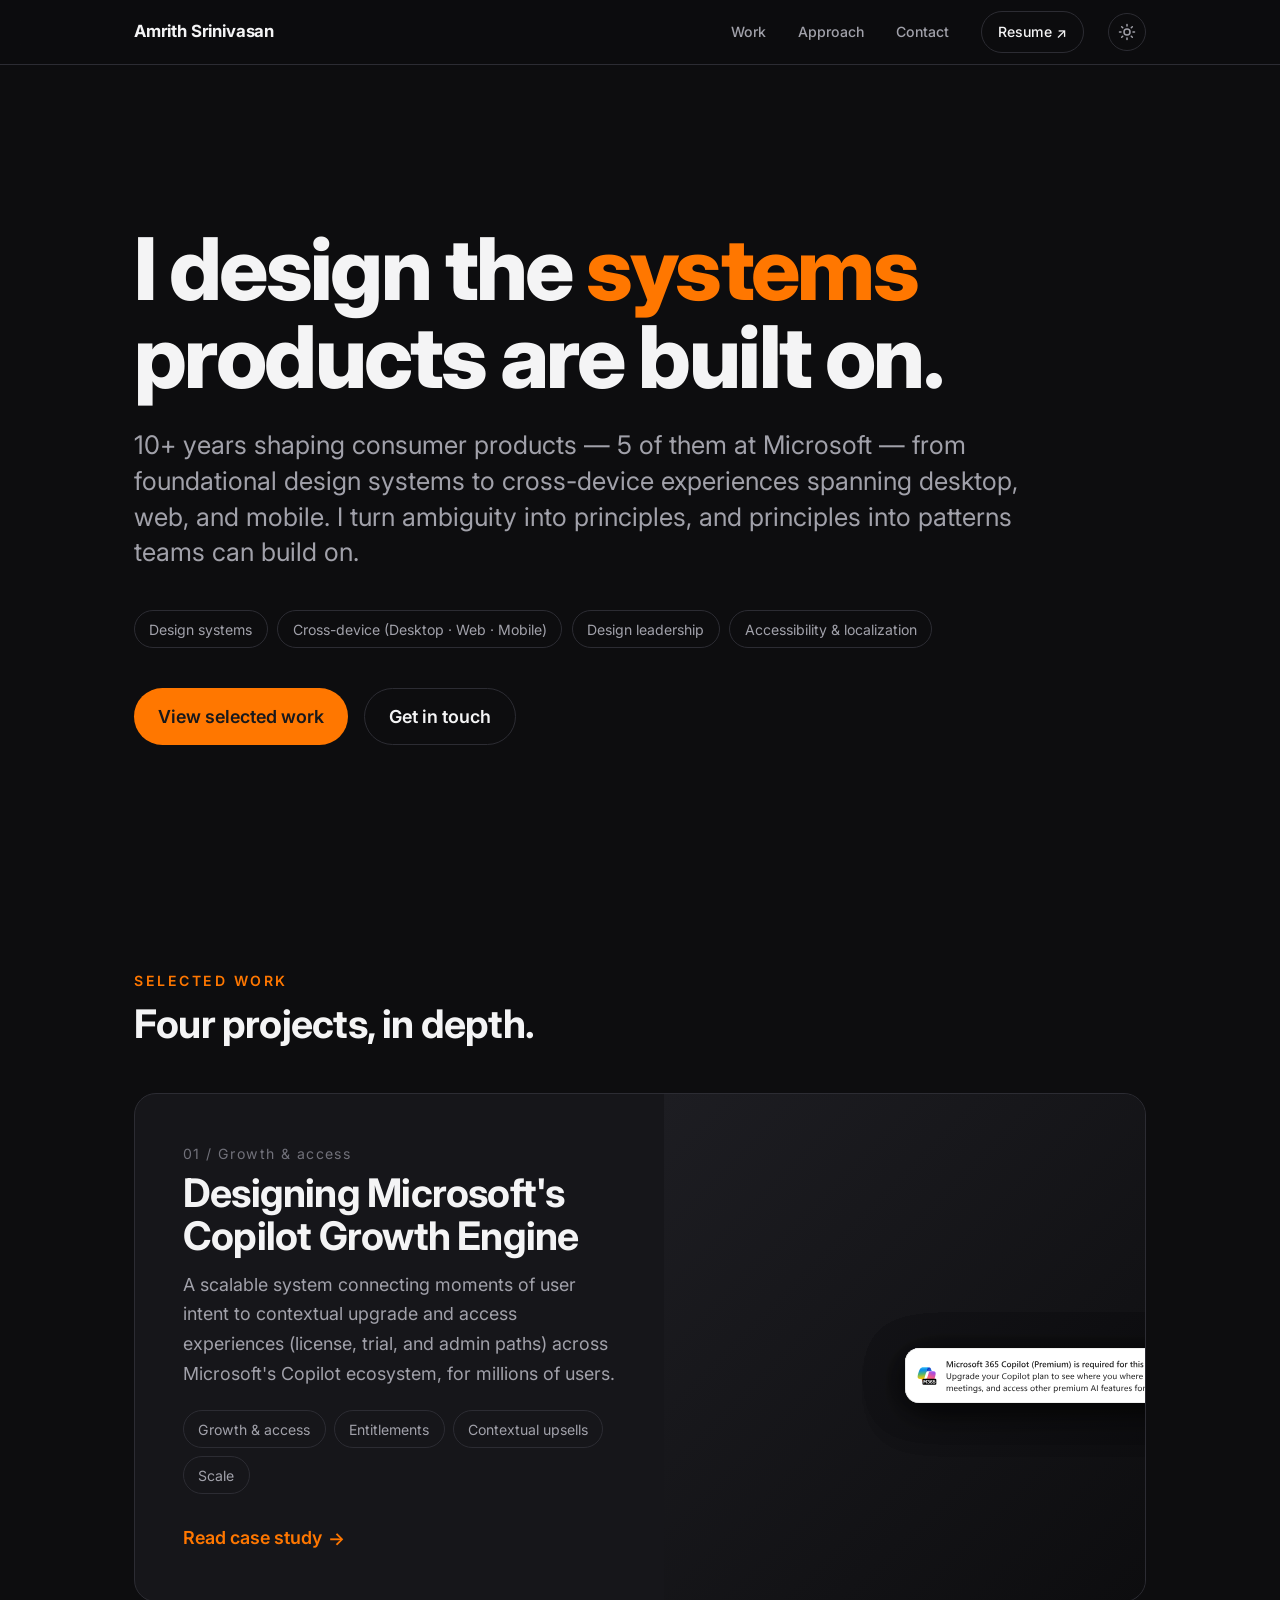
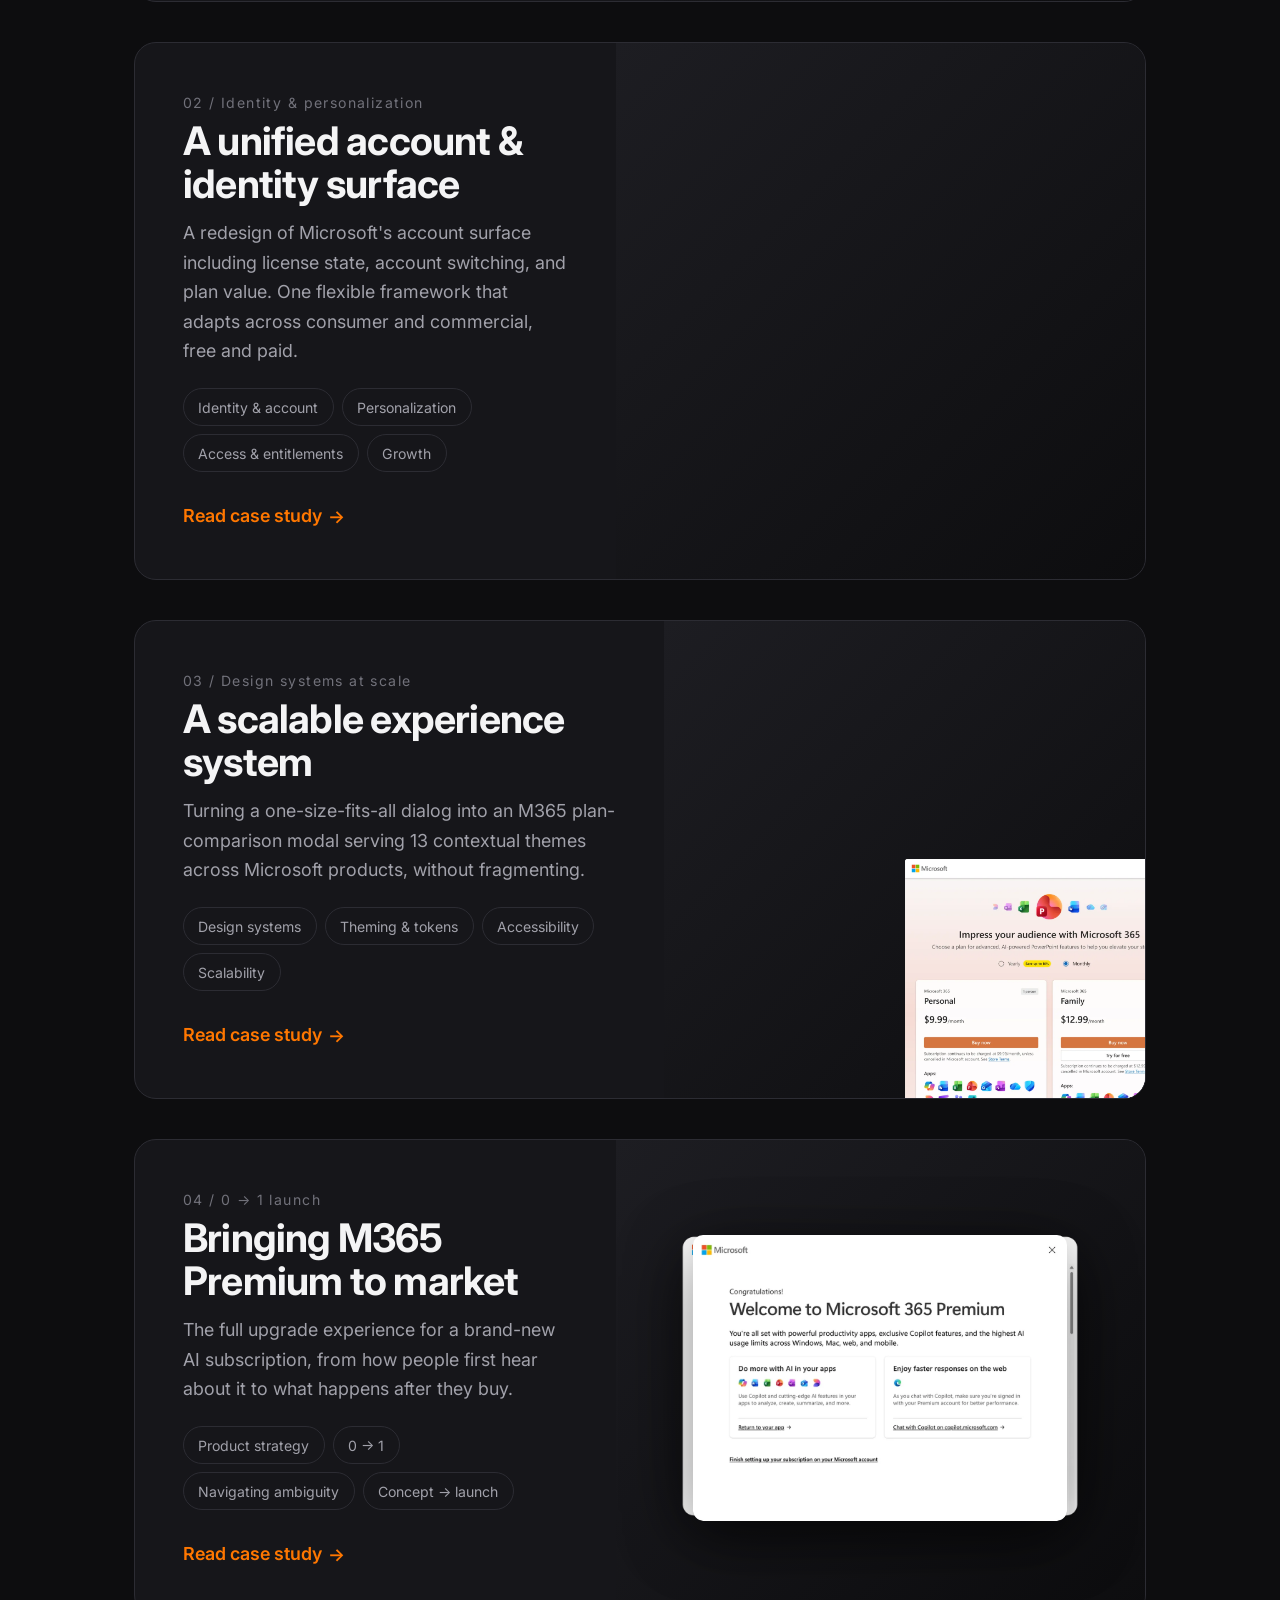
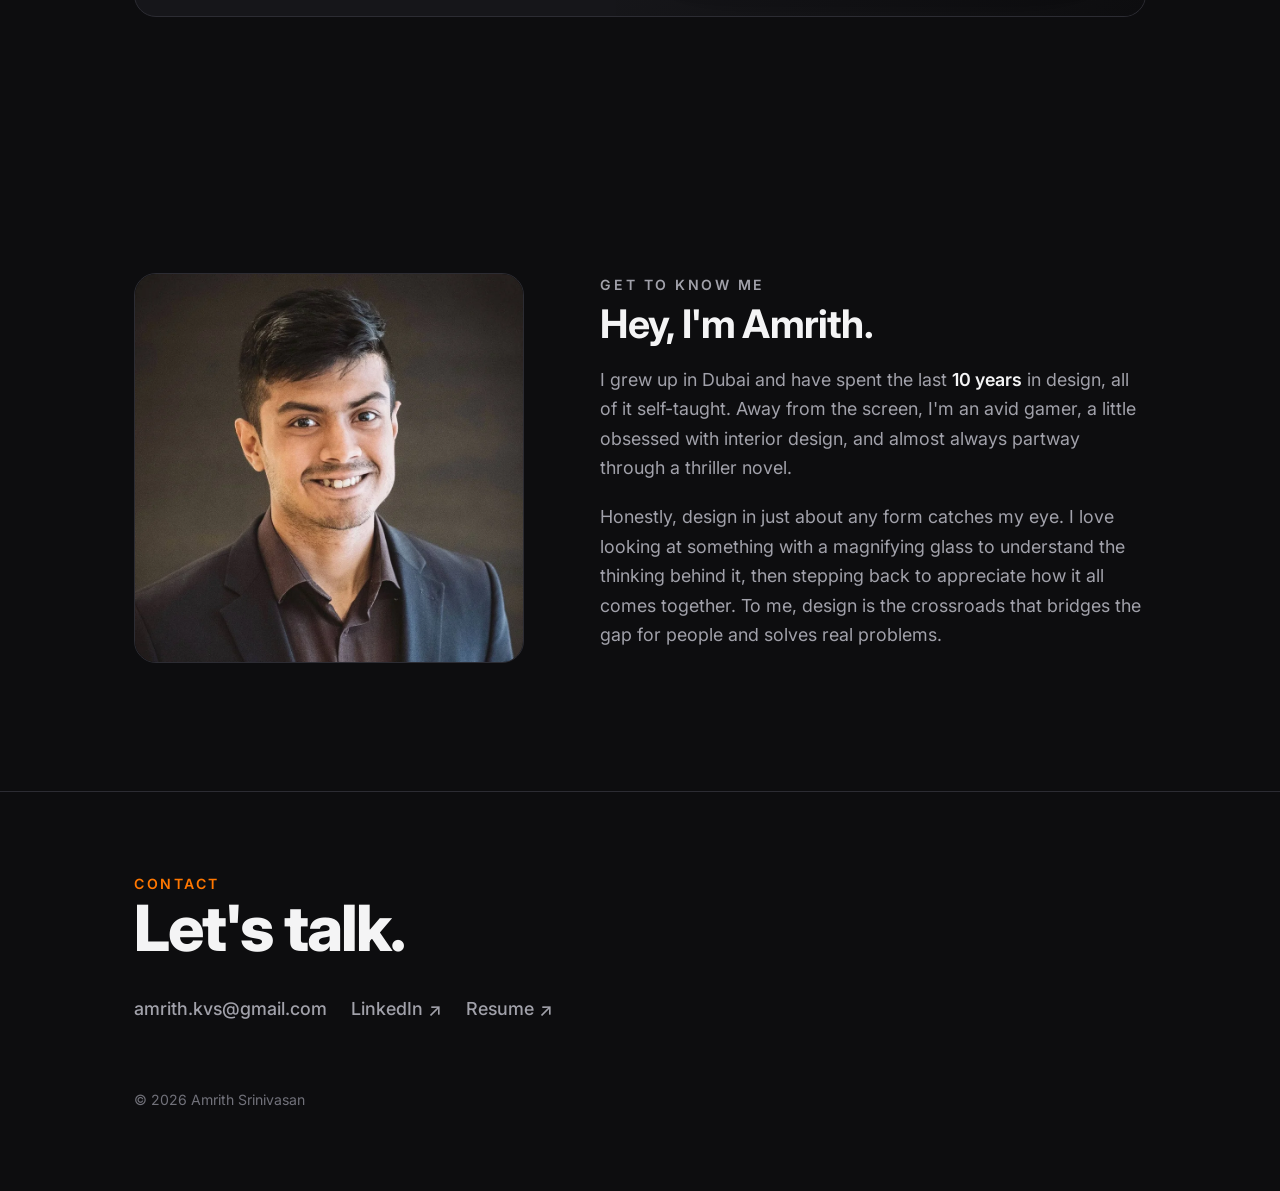
==== commit 0b4ebee9: "Polish landing cards: center+resize card 2, remove box framing on card 3 - Card 2 (scaleshow): add a" ====
--- a/index.html
+++ b/index.html
@@ -11,7 +11,7 @@
   <link rel="preconnect" href="https://fonts.gstatic.com" crossorigin />
   <link href="https://fonts.googleapis.com/css2?family=Inter:wght@400;500;600;700;800&display=swap" rel="stylesheet" />
   <script>(function(){try{if(localStorage.getItem('theme')==='light')document.documentElement.setAttribute('data-theme','light');}catch(e){}})();</script>
-  <link rel="stylesheet" href="styles.css?v=55" />
+  <link rel="stylesheet" href="styles.css?v=57" />
 </head>
 <body>
 
--- a/styles.css
+++ b/styles.css
@@ -204,7 +204,6 @@
 .coverflow .coverflow__item {
   position: absolute; top: 50%; left: 50%; width: 60%; height: auto; max-height: 88%;
   object-fit: contain;
-  border-radius: 8px; box-shadow: 0 7px 20px rgba(0,0,0,0.13);
   transform-origin: center center; backface-visibility: hidden;
   will-change: transform, opacity;
   animation: coverflow 9s cubic-bezier(0.66, 0, 0.34, 1) infinite;
@@ -233,10 +232,10 @@
 }
 
 /* ---------- Scale swap (single card zooms up & cross-dissolves to the next, in a case card) ---------- */
-.scaleshow { position: absolute; inset: 0; overflow: hidden; display: grid; place-items: center; }
+.scaleshow { position: absolute; inset: 0; overflow: hidden; display: grid; place-items: center; align-content: center; }
 /* Two-class depth to beat `.case__media img { height:100%; object-fit:cover }`. */
 .scaleshow .scaleshow__item {
-  grid-area: 1 / 1; height: 69%; width: auto; object-fit: contain;
+  grid-area: 1 / 1; height: 55%; width: auto; object-fit: contain;
   transform-origin: center center; opacity: 0;
   filter: drop-shadow(0 14px 30px rgba(0,0,0,0.45));
   will-change: transform, opacity;
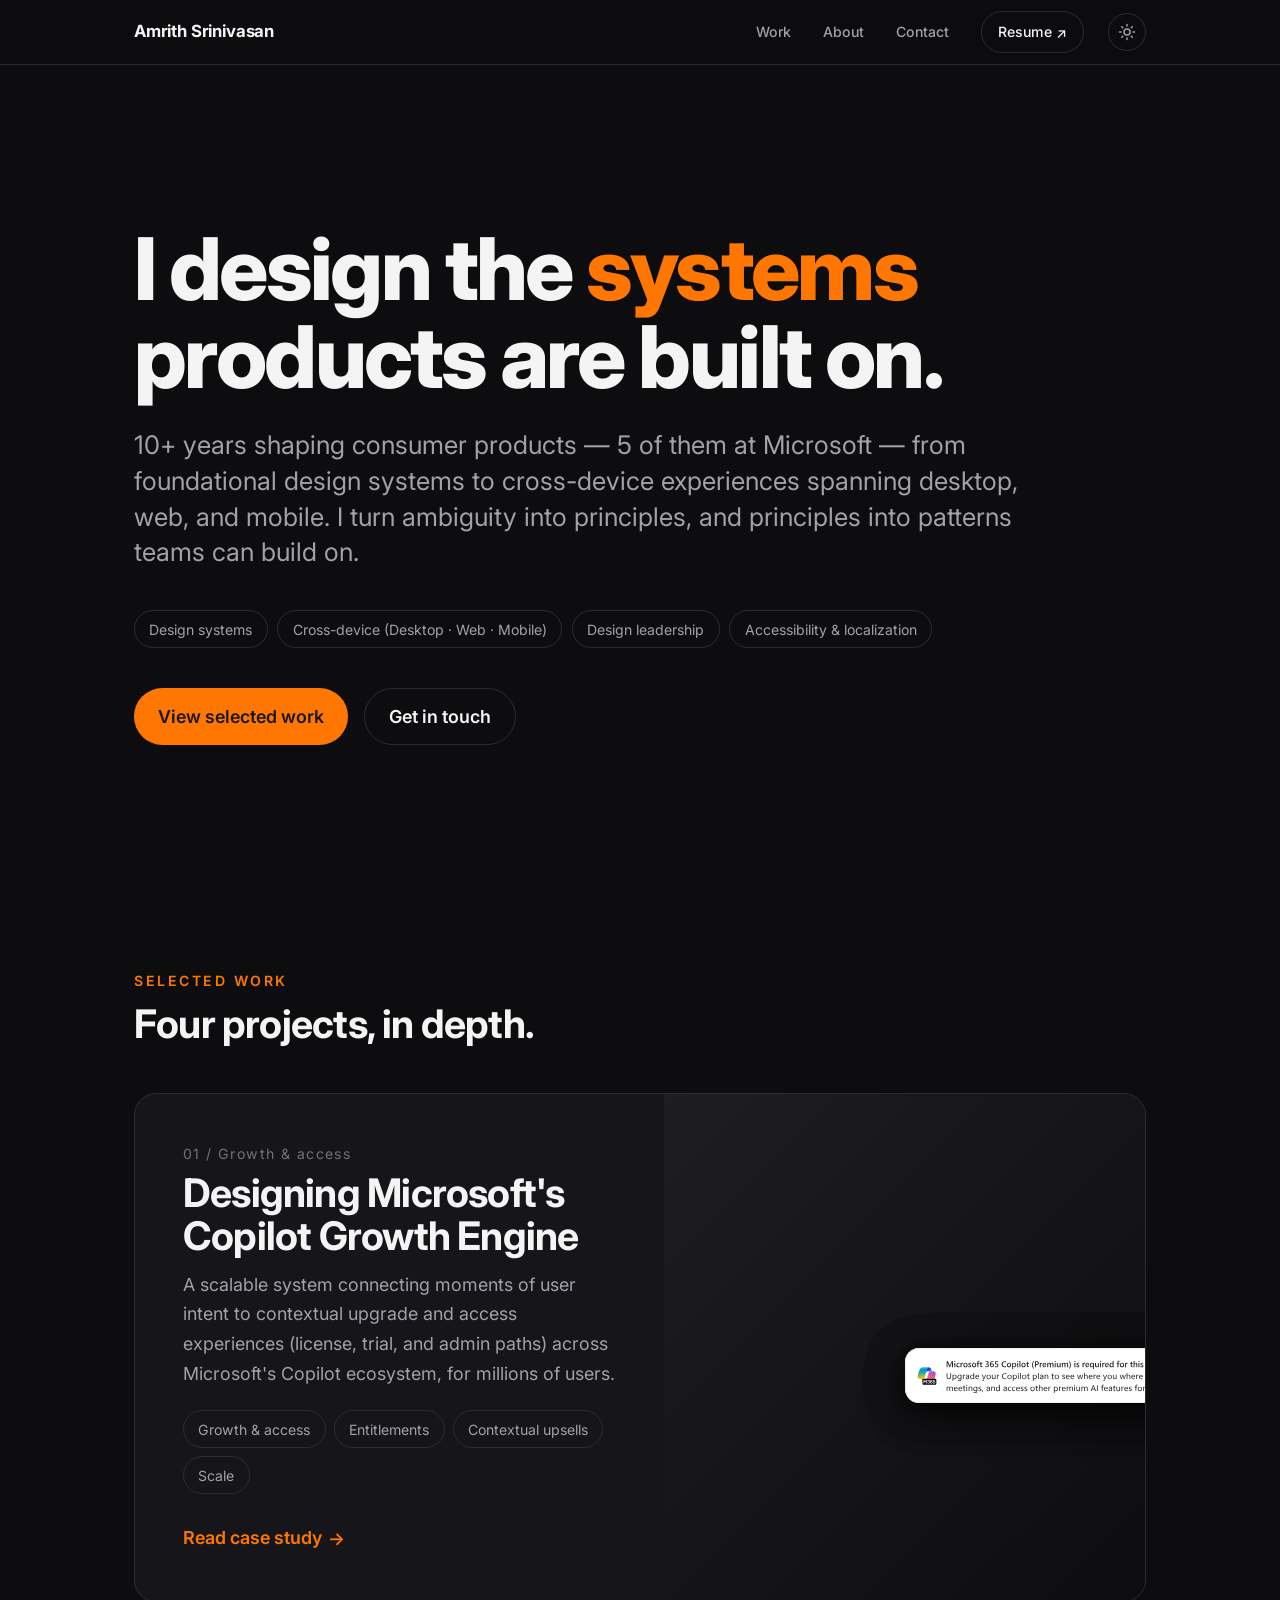
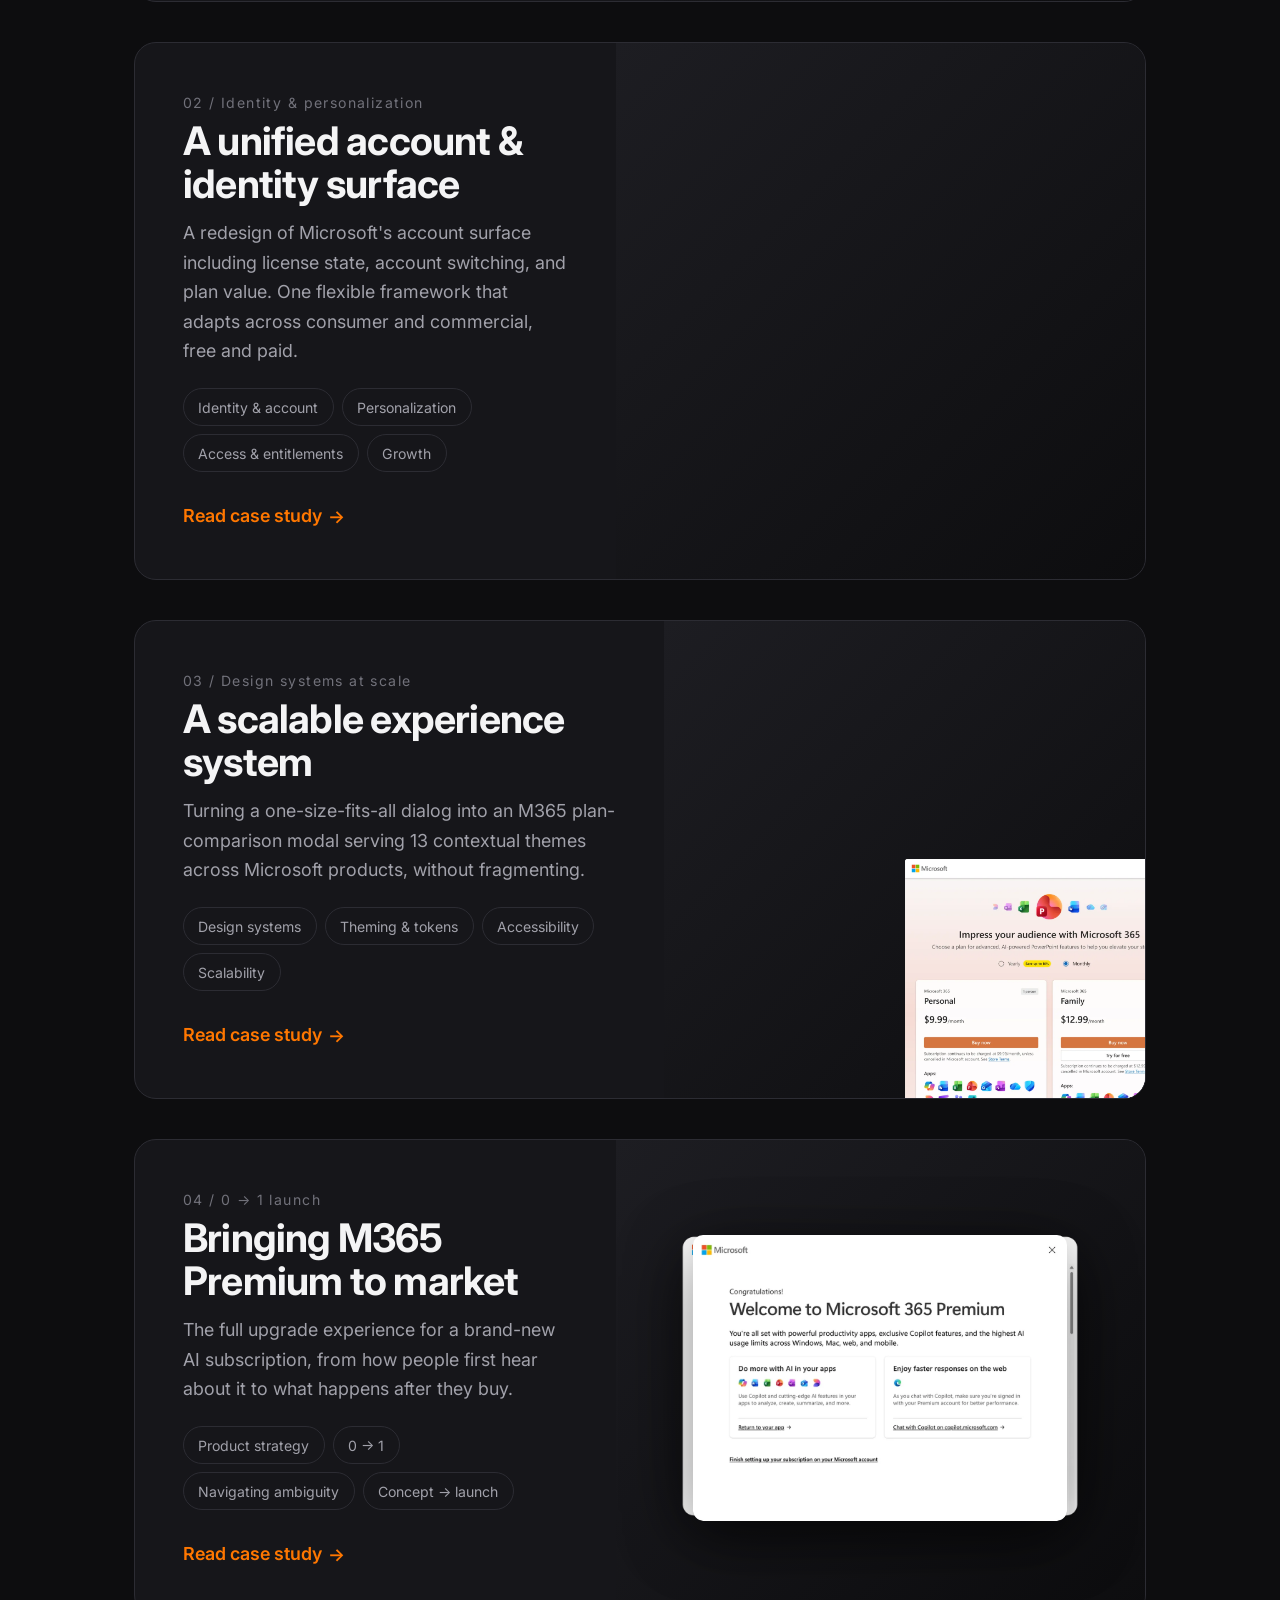
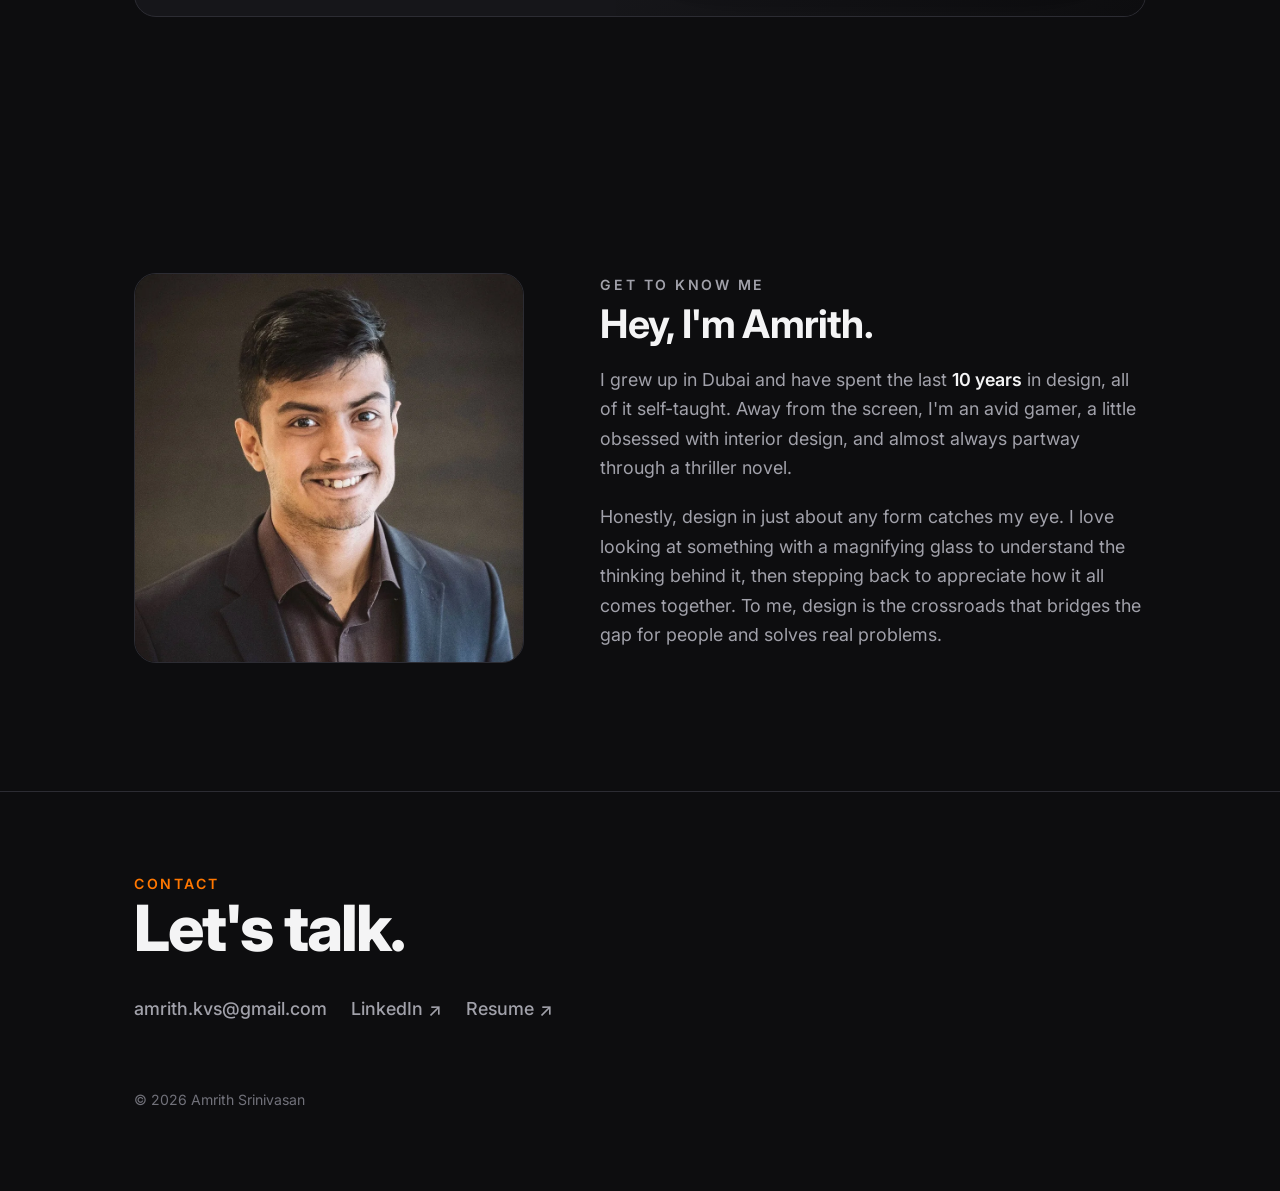
==== commit a505ba72: "Rename nav 'Approach' to 'About'; fix mobile Resume pill and trailing line Co-Authored-By: Claude Op" ====
--- a/index.html
+++ b/index.html
@@ -22,7 +22,7 @@
       <div class="nav__right">
         <nav class="nav__links">
           <a href="#work">Work</a>
-          <a href="#about">Approach</a>
+          <a href="#about">About</a>
           <a href="#contact">Contact</a>
           <a href="assets/resume.pdf" class="nav__cta">Resume <span class="ico-arr">↗</span></a>
         </nav>
--- a/styles.css
+++ b/styles.css
@@ -443,6 +443,8 @@
     border-bottom: 1px solid var(--line); padding: 1rem var(--gutter);
   }
   .nav.open .nav__links a { padding: 0.8rem 0; border-bottom: 1px solid var(--line); }
+  /* Strip the desktop CTA pill (border + rounded corners) inside the mobile menu */
+  .nav.open .nav__links .nav__cta { border: 0; border-radius: 0; }
 }
 
 /* ---------- Tablet & mobile: stack multi-image figure rows vertically ----------
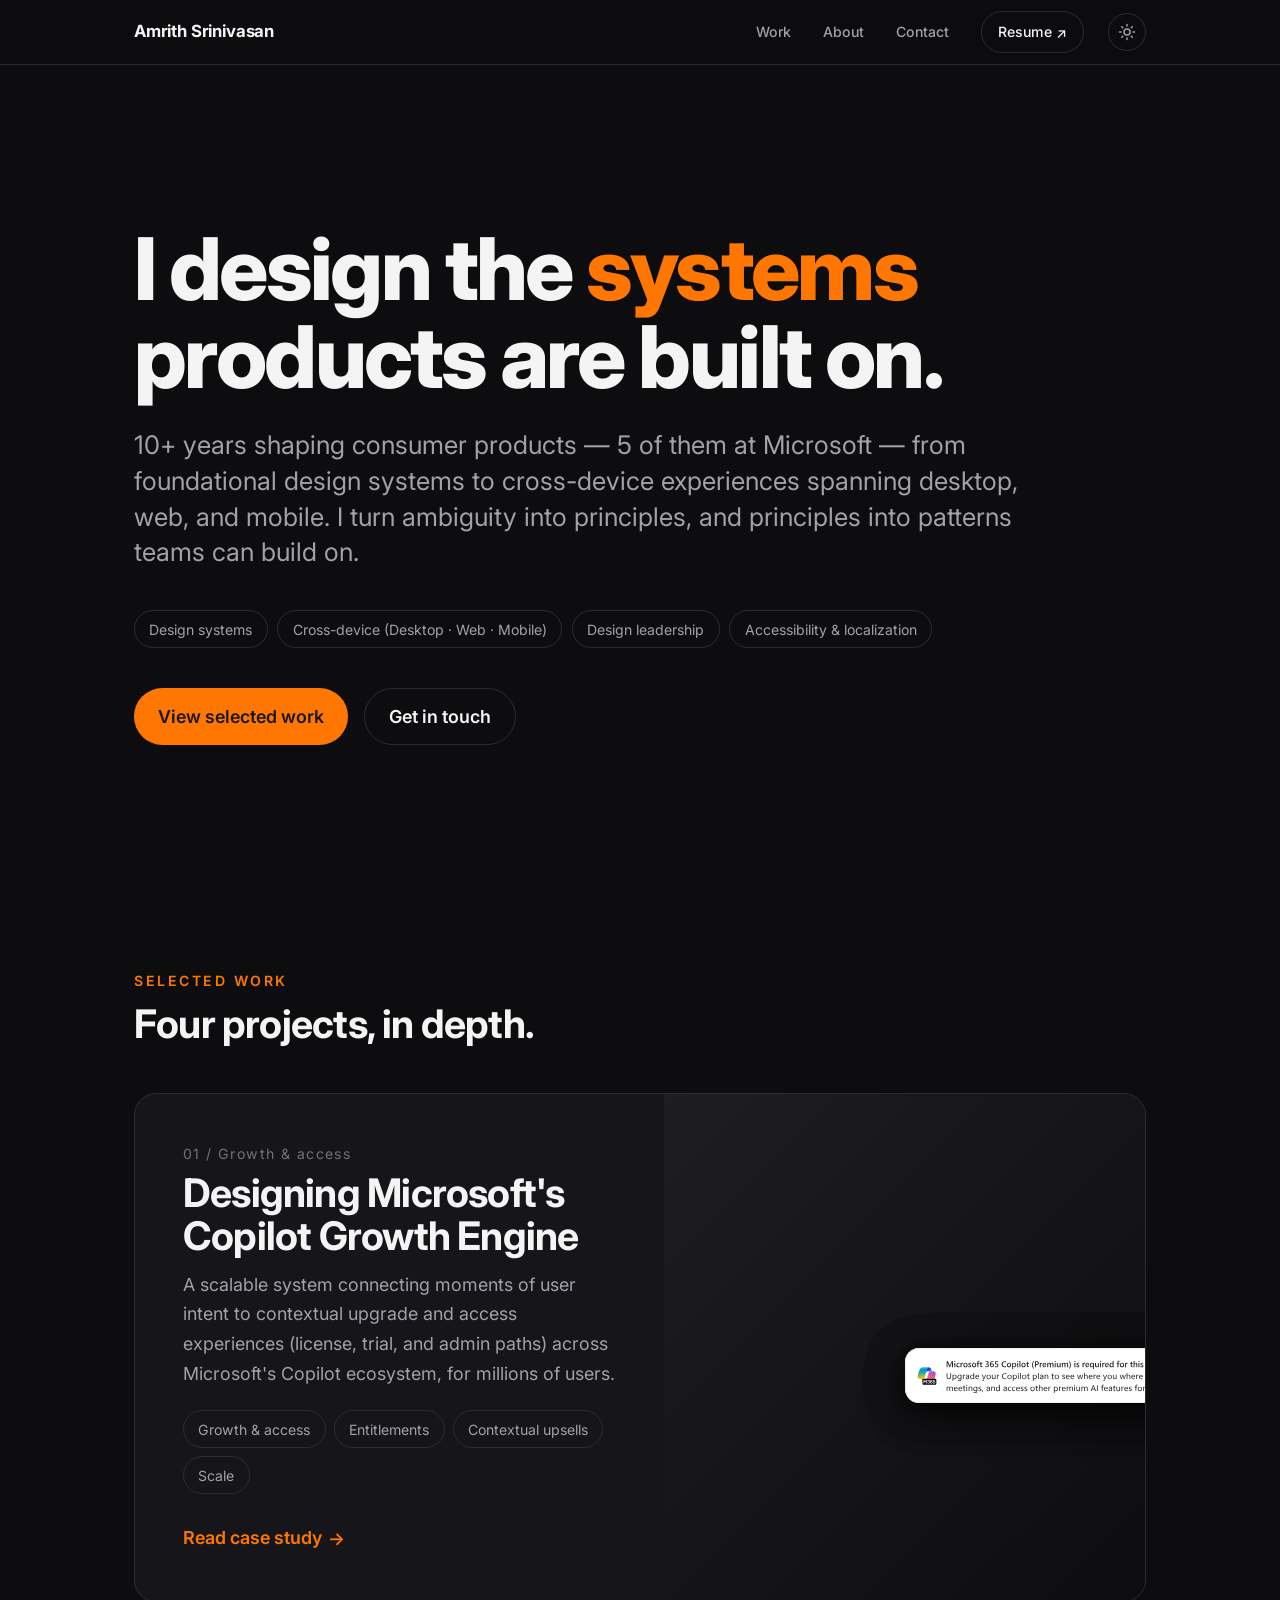
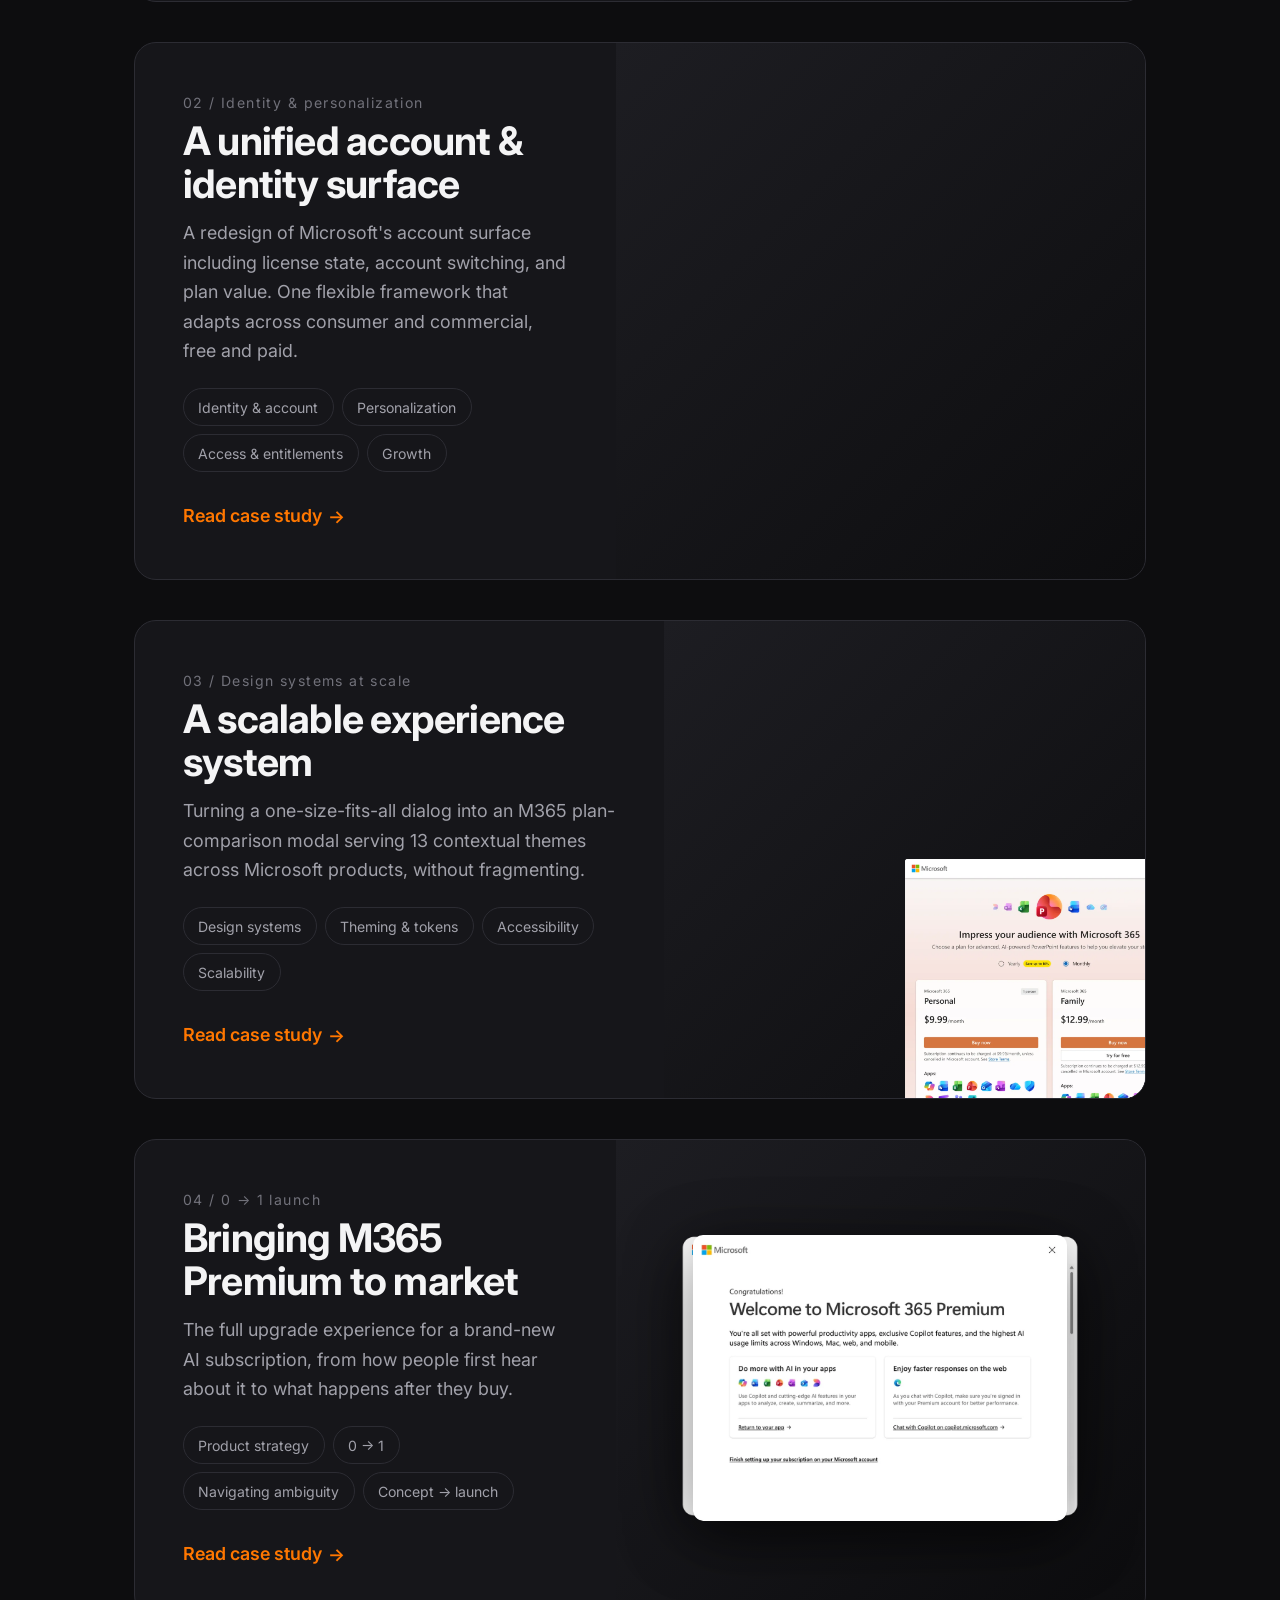
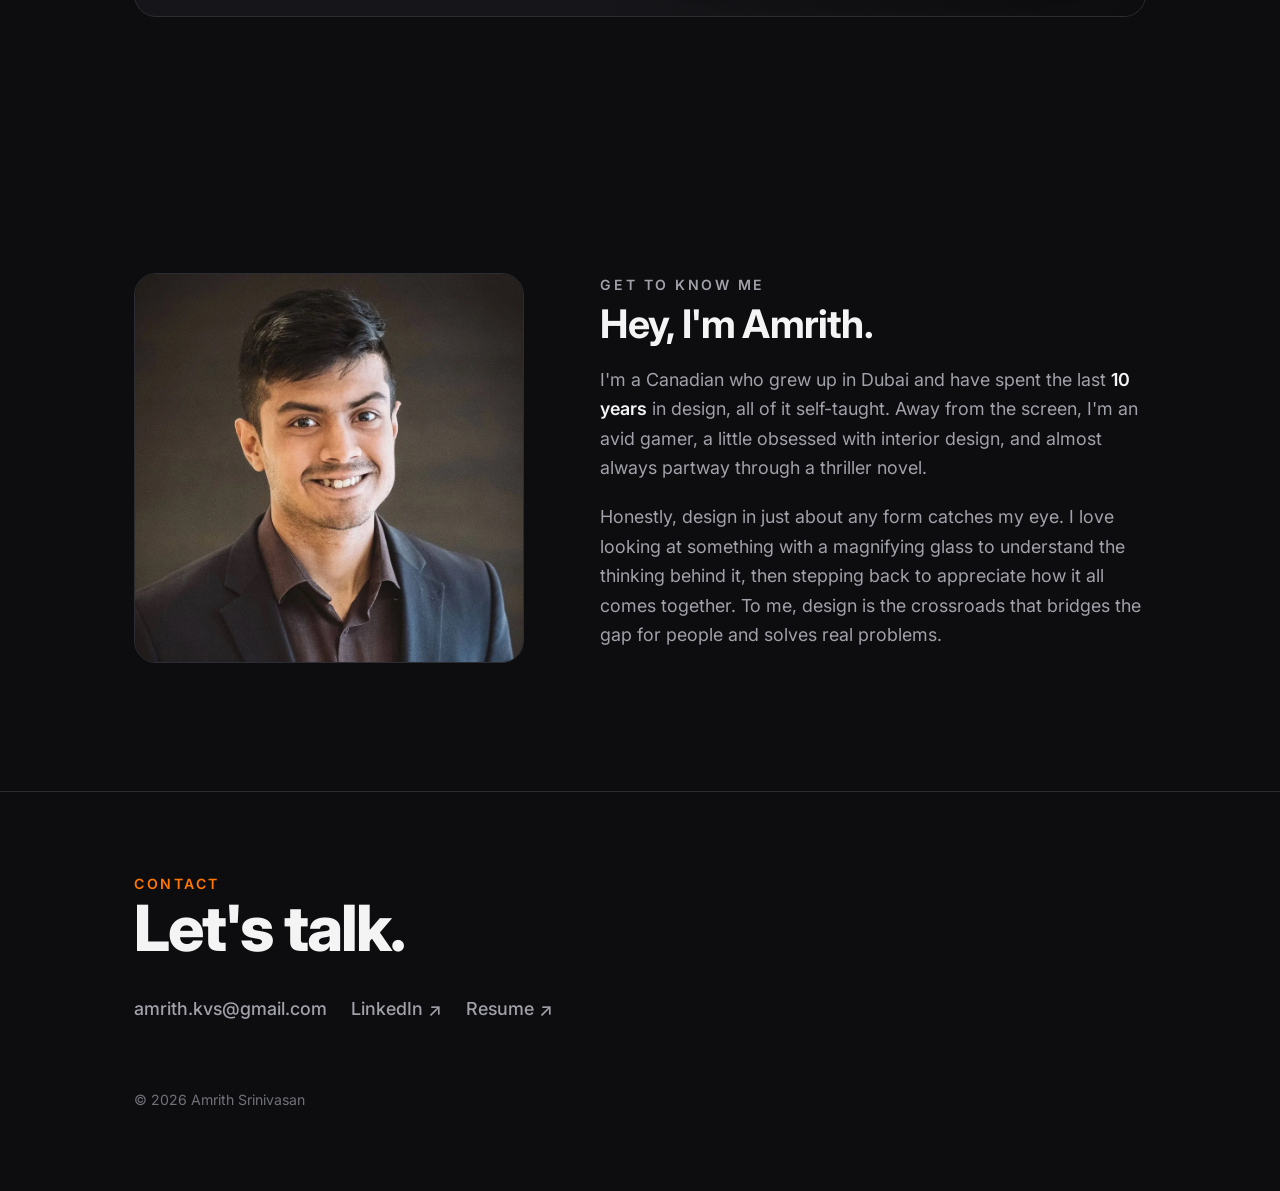
==== commit f6f34041: "Add Canadian citizenship mention to Get to know me section Co-Authored-By: Claude Opus 4.8 (1M conte" ====
--- a/index.html
+++ b/index.html
@@ -184,7 +184,7 @@
           <p class="eyebrow">Get to know me</p>
           <h2 class="case__title" style="margin-bottom:1.2rem;">Hey, I'm Amrith.</h2>
           <p>
-            I grew up in Dubai and have spent the last <strong>10 years</strong> in design,
+            I'm a Canadian who grew up in Dubai and have spent the last <strong>10 years</strong> in design,
             all of it self-taught. Away from the screen, I'm an avid gamer, a little obsessed
             with interior design, and almost always partway through a thriller novel.
           </p>
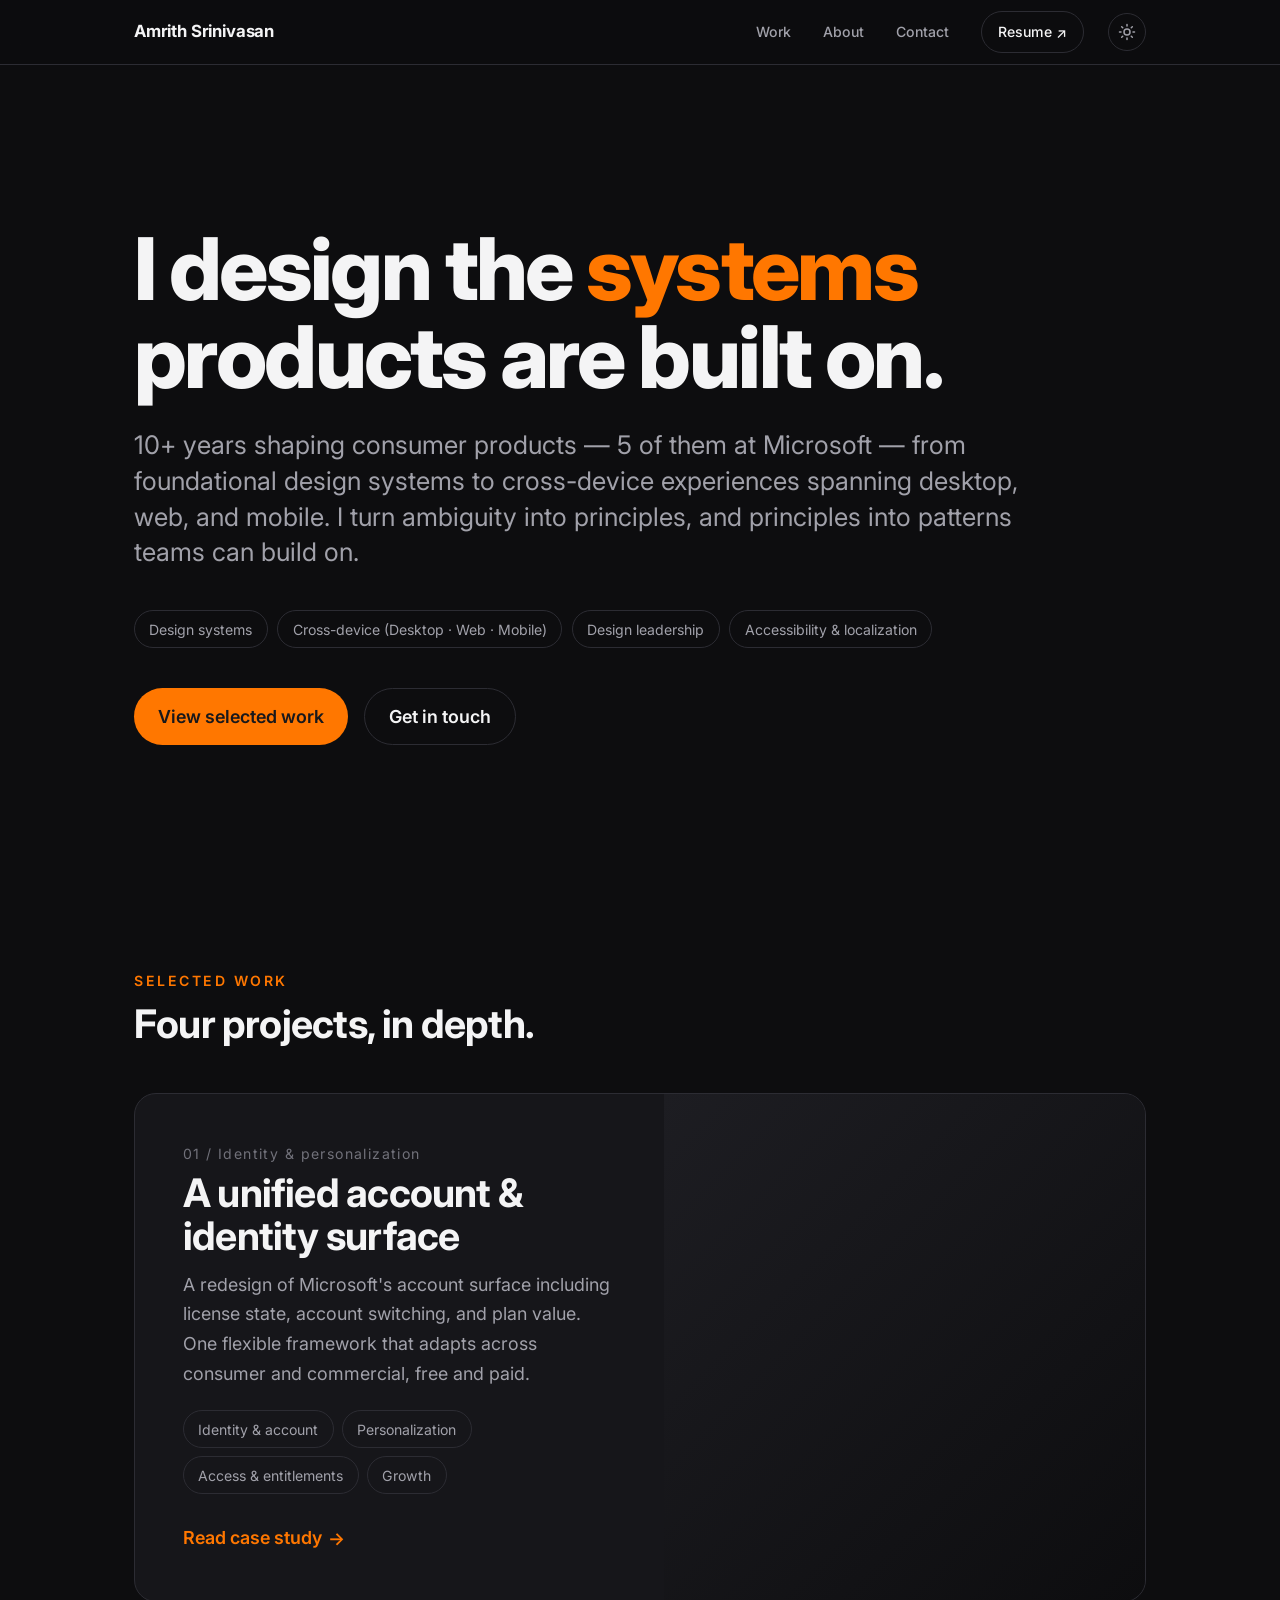
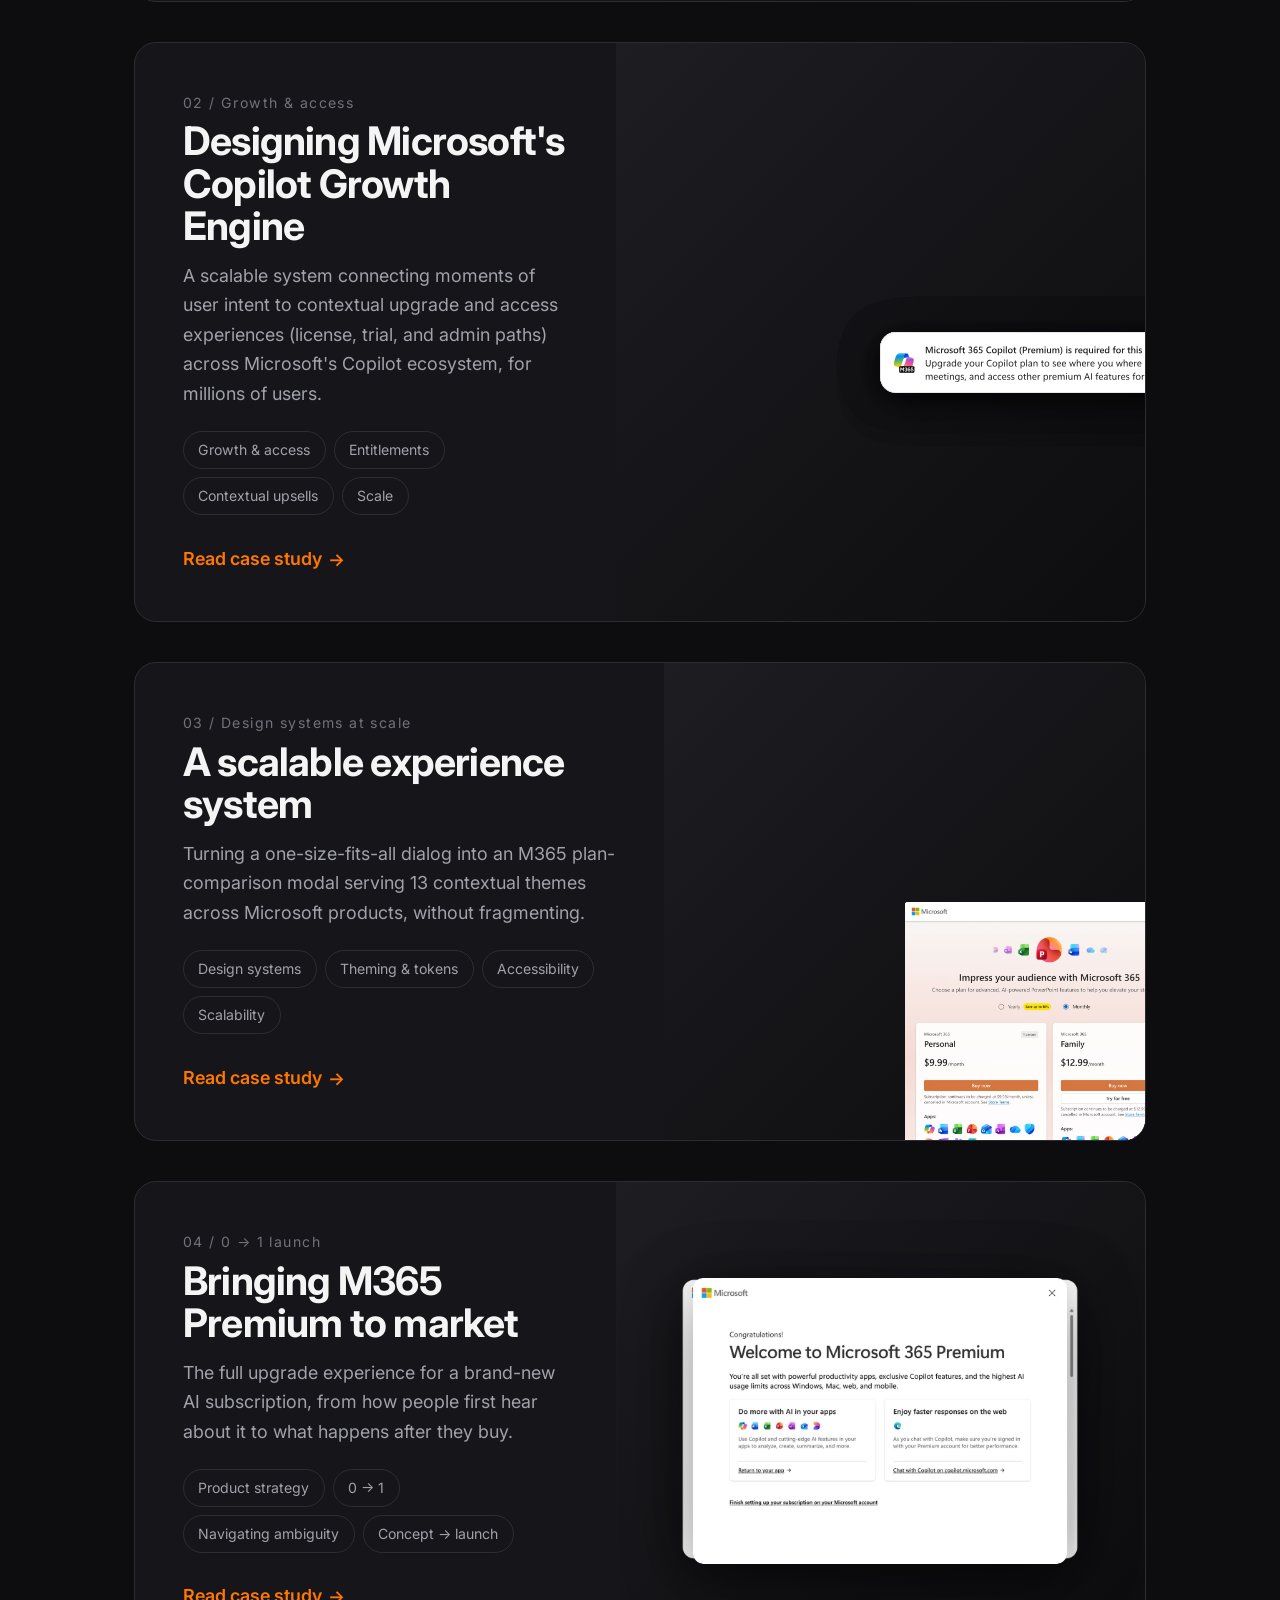
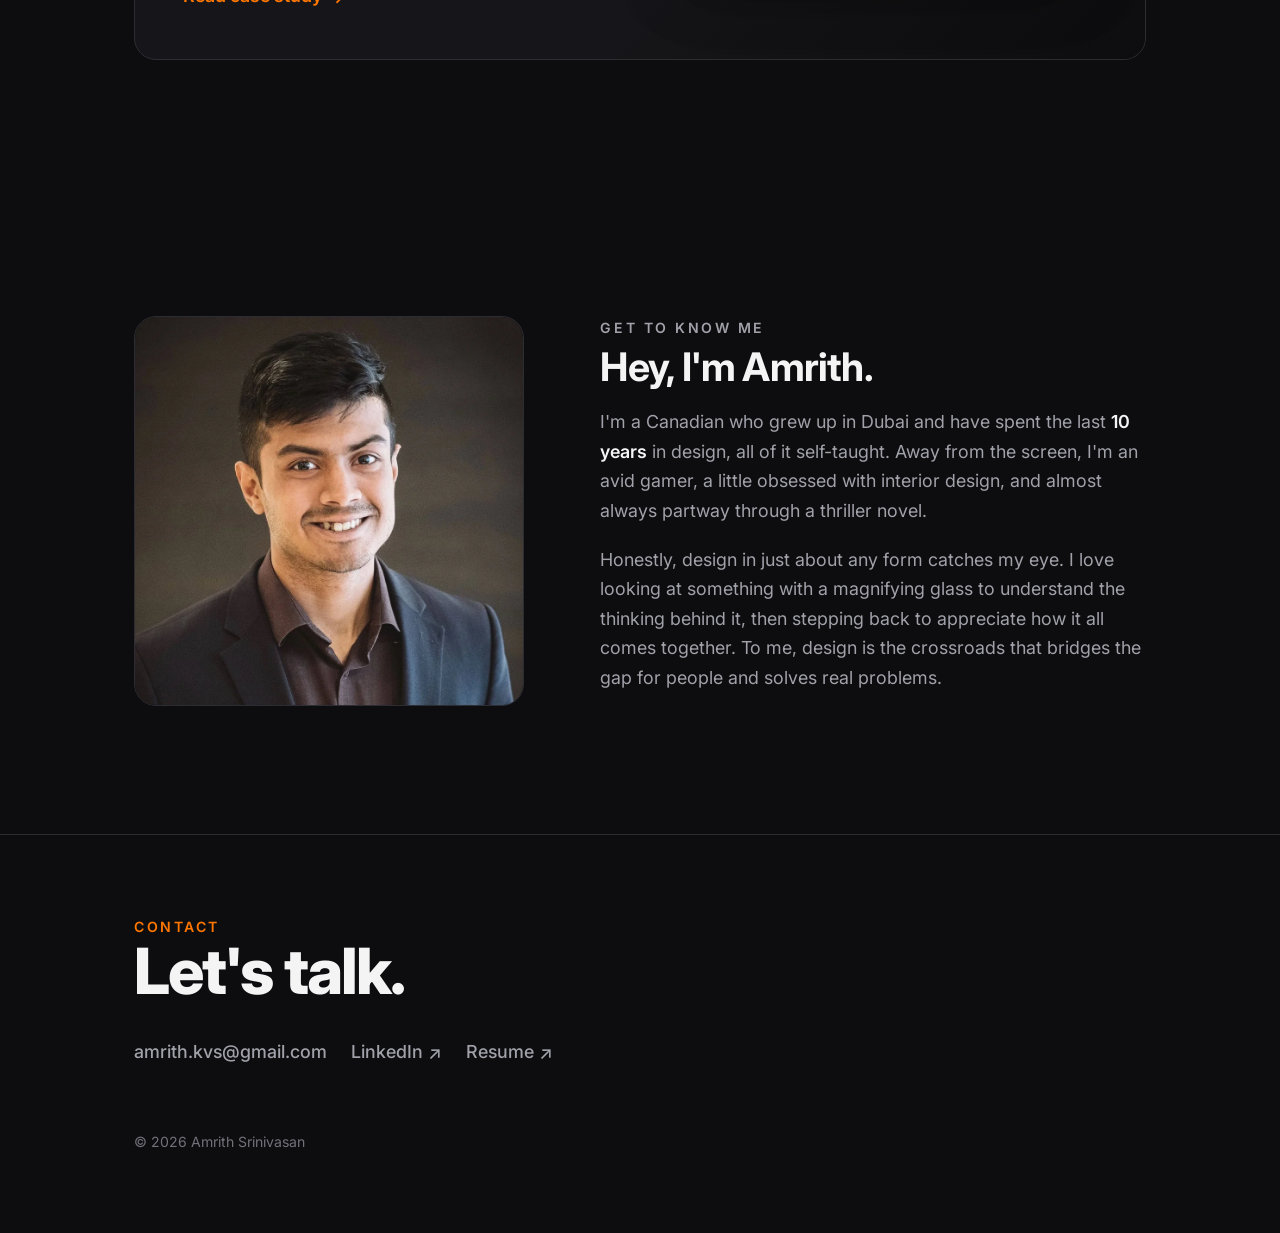
==== commit 1bf6a99a: "Reorder selected work: lead with Identity case study Co-Authored-By: Claude Opus 4.8 (1M context) <n" ====
--- a/index.html
+++ b/index.html
@@ -67,10 +67,35 @@
 
         <div class="work">
 
-          <!-- ===== CASE 1 - ANCHOR: Copilot Growth Engine ===== -->
+          <!-- ===== CASE 1 - Identity & personalization ===== -->
+          <a class="case reveal" href="work/profiles-personalization.html">
+            <div class="case__body">
+              <span class="case__num">01 / Identity &amp; personalization</span>
+              <h3 class="case__title">A unified account &amp; identity surface</h3>
+              <p class="case__desc">
+                A redesign of Microsoft's account surface including license state, account switching, and plan value. One flexible framework that adapts across consumer and commercial, free and paid.
+              </p>
+              <div class="case__tags">
+                <span class="tag">Identity &amp; account</span>
+                <span class="tag">Personalization</span>
+                <span class="tag">Access &amp; entitlements</span>
+                <span class="tag">Growth</span>
+              </div>
+              <span class="case__link">Read case study <span>→</span></span>
+            </div>
+            <div class="case__media">
+              <div class="scaleshow" aria-hidden="true">
+                <img class="scaleshow__item" src="assets/images/profiles-consumer-pf.svg" alt="" loading="lazy" />
+                <img class="scaleshow__item" src="assets/images/profiles-consumer-free.webp" alt="" loading="lazy" />
+                <img class="scaleshow__item" src="assets/images/profiles-commercial-premium.webp" alt="" loading="lazy" />
+              </div>
+            </div>
+          </a>
+
+          <!-- ===== CASE 2 - Copilot Growth Engine ===== -->
           <a class="case reveal" href="work/copilot-growth.html">
             <div class="case__body">
-              <span class="case__num">01 / Growth &amp; access</span>
+              <span class="case__num">02 / Growth &amp; access</span>
               <h3 class="case__title">Designing Microsoft's Copilot Growth Engine</h3>
               <p class="case__desc">
                 A scalable system connecting moments of user intent to contextual upgrade and access experiences (license, trial, and admin paths) across Microsoft's Copilot ecosystem, for millions of users.
@@ -90,31 +115,6 @@
                 <img class="bannerstack__item" src="assets/images/copilot-banner-agents.svg" alt="" loading="lazy" />
                 <img class="bannerstack__item" src="assets/images/copilot-banner-voice.svg" alt="" loading="lazy" />
                 <img class="bannerstack__item" src="assets/images/copilot-banner-premium.svg" alt="" loading="lazy" />
-              </div>
-            </div>
-          </a>
-
-          <!-- ===== CASE 2 - Identity & personalization ===== -->
-          <a class="case reveal" href="work/profiles-personalization.html">
-            <div class="case__body">
-              <span class="case__num">02 / Identity &amp; personalization</span>
-              <h3 class="case__title">A unified account &amp; identity surface</h3>
-              <p class="case__desc">
-                A redesign of Microsoft's account surface including license state, account switching, and plan value. One flexible framework that adapts across consumer and commercial, free and paid.
-              </p>
-              <div class="case__tags">
-                <span class="tag">Identity &amp; account</span>
-                <span class="tag">Personalization</span>
-                <span class="tag">Access &amp; entitlements</span>
-                <span class="tag">Growth</span>
-              </div>
-              <span class="case__link">Read case study <span>→</span></span>
-            </div>
-            <div class="case__media">
-              <div class="scaleshow" aria-hidden="true">
-                <img class="scaleshow__item" src="assets/images/profiles-consumer-pf.svg" alt="" loading="lazy" />
-                <img class="scaleshow__item" src="assets/images/profiles-consumer-free.webp" alt="" loading="lazy" />
-                <img class="scaleshow__item" src="assets/images/profiles-commercial-premium.webp" alt="" loading="lazy" />
               </div>
             </div>
           </a>
@@ -216,5 +216,8 @@
   </footer>
 
   <script src="main.js?v=11"></script>
+  <!-- Cloudflare Web Analytics -->
+  <script defer src='https://static.cloudflareinsights.com/beacon.min.js' data-cf-beacon='{"token": "83fbd1ffea1d4dc6bd88ee077af0a5d6"}'></script>
+  <!-- End Cloudflare Web Analytics -->
 </body>
 </html>
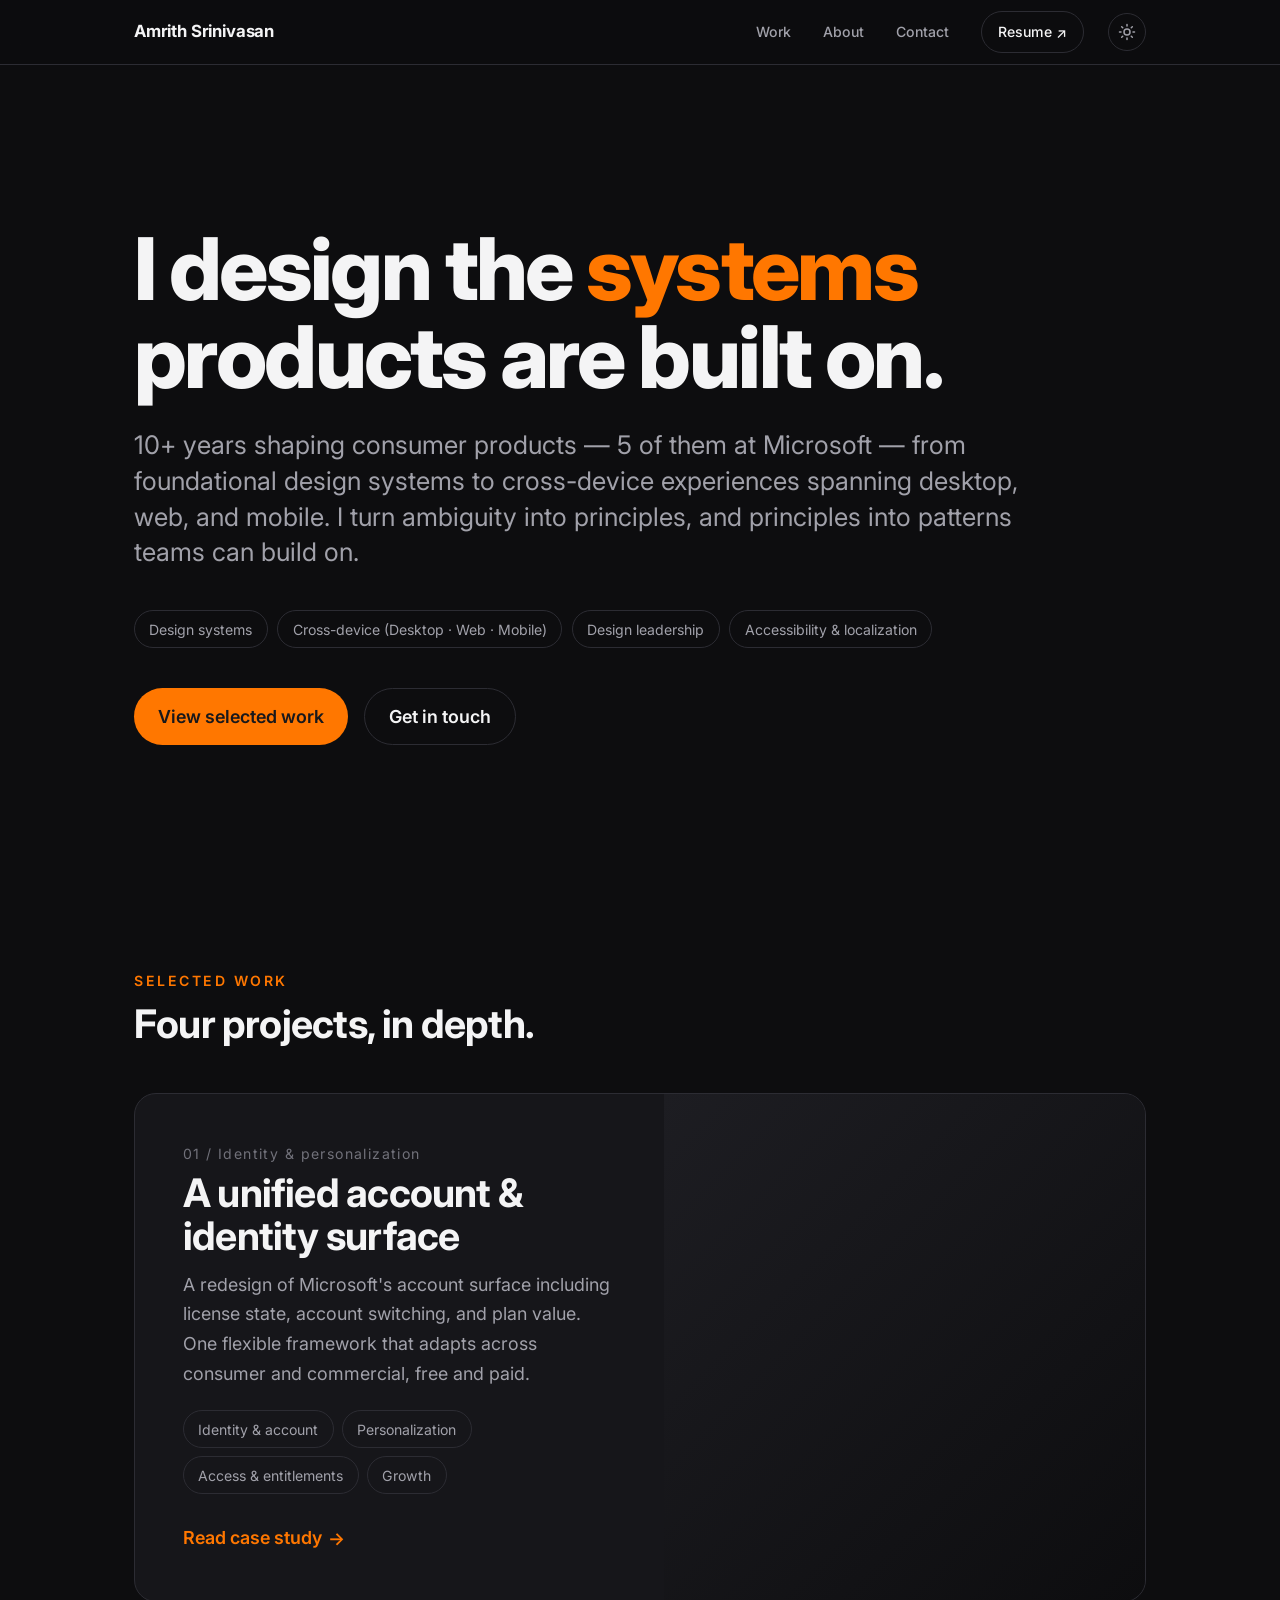
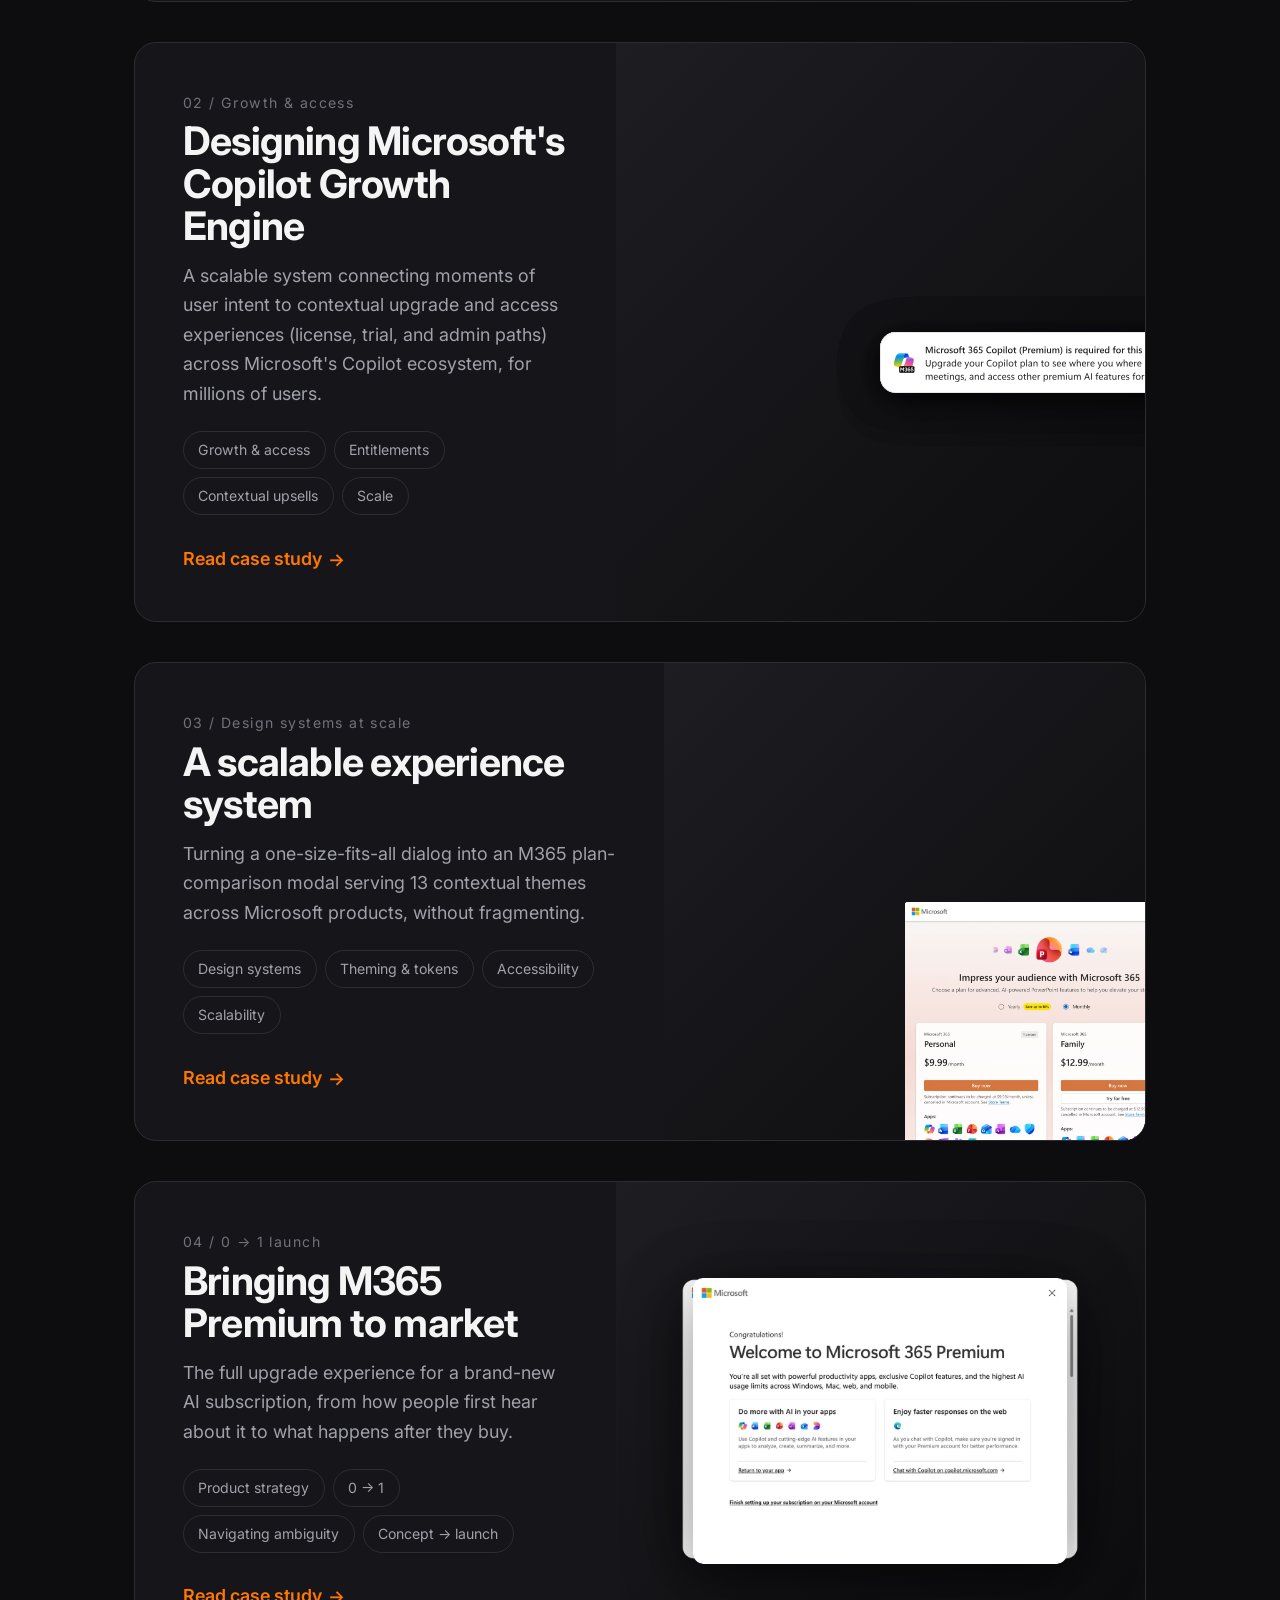
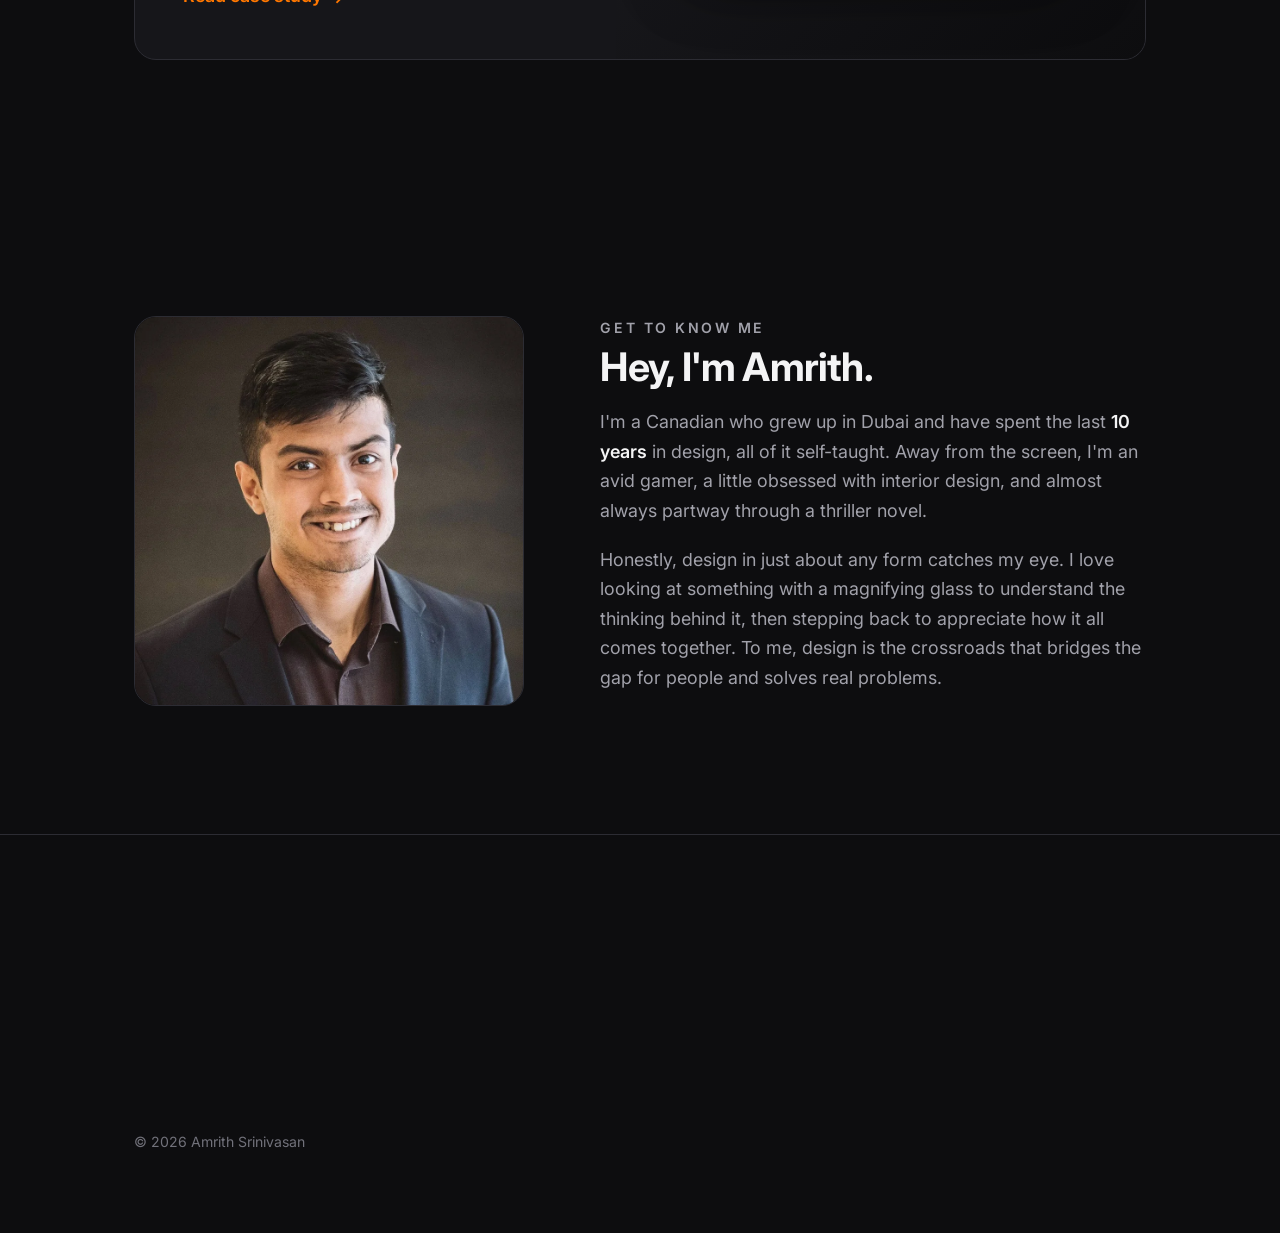
==== commit 26119481: "Profiles case study: swap Me Control cards to new SVGs, enlarge landing images 10% - Replace consume" ====
--- a/index.html
+++ b/index.html
@@ -11,7 +11,7 @@
   <link rel="preconnect" href="https://fonts.gstatic.com" crossorigin />
   <link href="https://fonts.googleapis.com/css2?family=Inter:wght@400;500;600;700;800&display=swap" rel="stylesheet" />
   <script>(function(){try{if(localStorage.getItem('theme')==='light')document.documentElement.setAttribute('data-theme','light');}catch(e){}})();</script>
-  <link rel="stylesheet" href="styles.css?v=57" />
+  <link rel="stylesheet" href="styles.css?v=58" />
 </head>
 <body>
 
@@ -85,8 +85,8 @@
             </div>
             <div class="case__media">
               <div class="scaleshow" aria-hidden="true">
-                <img class="scaleshow__item" src="assets/images/profiles-consumer-pf.svg" alt="" loading="lazy" />
-                <img class="scaleshow__item" src="assets/images/profiles-consumer-free.webp" alt="" loading="lazy" />
+                <img class="scaleshow__item" src="assets/images/profiles-consumer-pf.svg?v=3" alt="" loading="lazy" />
+                <img class="scaleshow__item" src="assets/images/profiles-consumer-free.svg" alt="" loading="lazy" />
                 <img class="scaleshow__item" src="assets/images/profiles-commercial-premium.webp" alt="" loading="lazy" />
               </div>
             </div>
--- a/styles.css
+++ b/styles.css
@@ -235,7 +235,7 @@
 .scaleshow { position: absolute; inset: 0; overflow: hidden; display: grid; place-items: center; align-content: center; }
 /* Two-class depth to beat `.case__media img { height:100%; object-fit:cover }`. */
 .scaleshow .scaleshow__item {
-  grid-area: 1 / 1; height: 55%; width: auto; object-fit: contain;
+  grid-area: 1 / 1; height: 60.5%; width: auto; object-fit: contain;
   transform-origin: center center; opacity: 0;
   filter: drop-shadow(0 14px 30px rgba(0,0,0,0.45));
   will-change: transform, opacity;
@@ -431,7 +431,7 @@
   /* Definite height + definite px image heights so the % -sized animation images
      (scaleshow/cardswipe) don't resolve against an indefinite grid row and overflow/crop. */
   .case__media { min-height: 0; height: 240px; }
-  .scaleshow .scaleshow__item { height: 185px; }
+  .scaleshow .scaleshow__item { height: 204px; }
   .cardswipe .cardswipe__item { height: 160px; }
   .about { grid-template-columns: 1fr; }
   .about__photo { max-width: 280px; }
